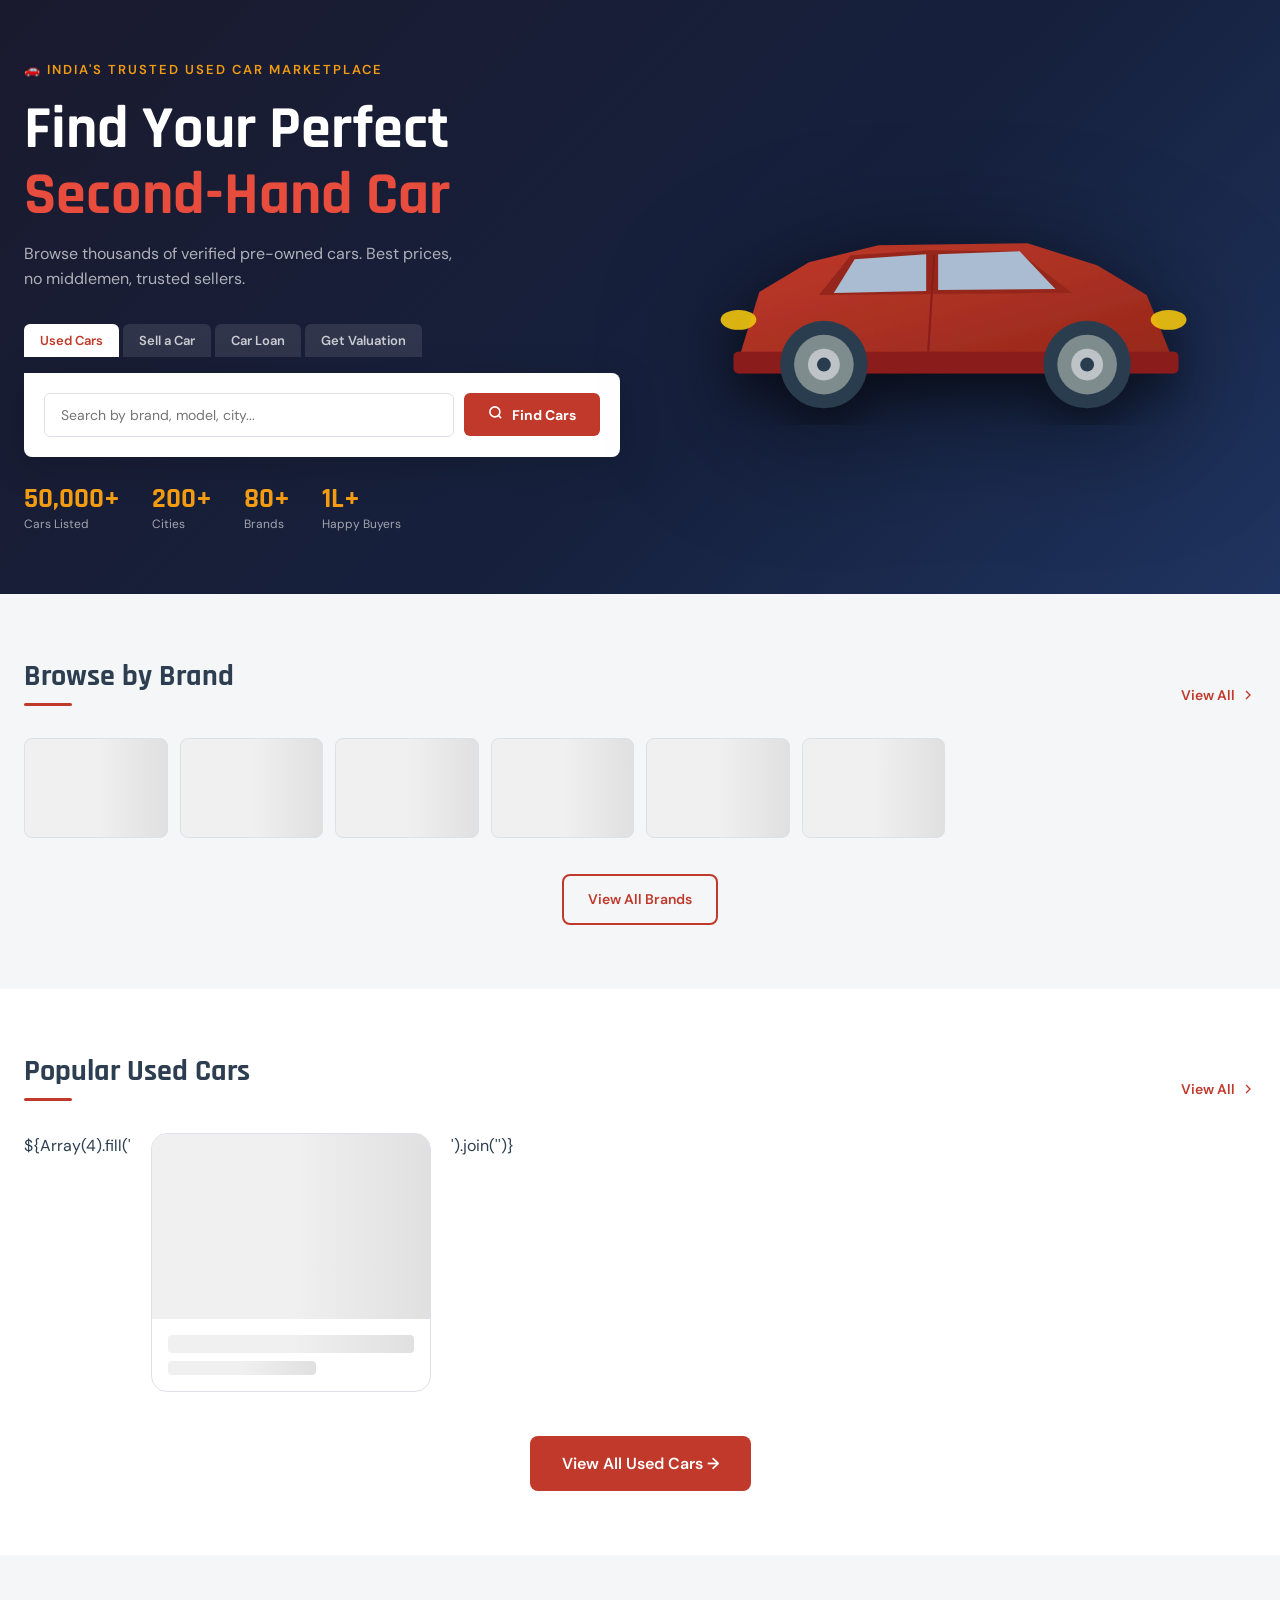
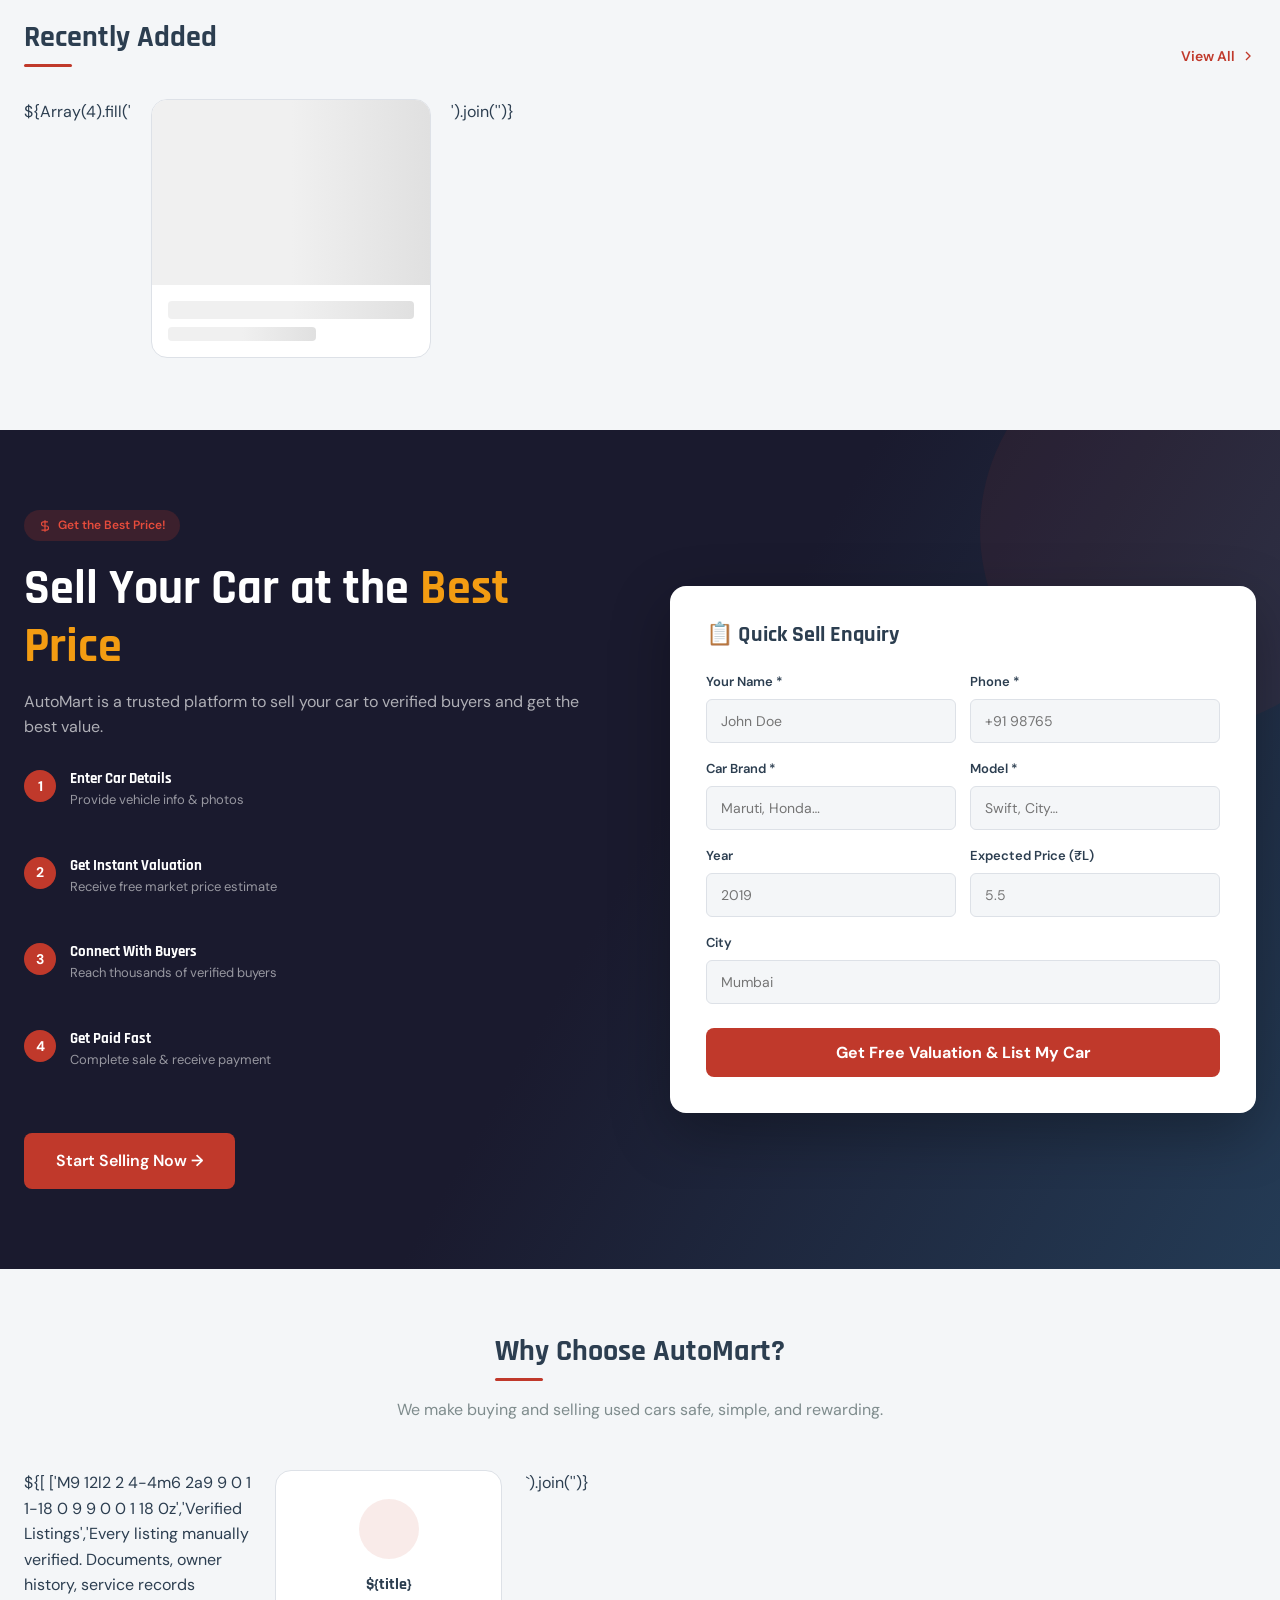
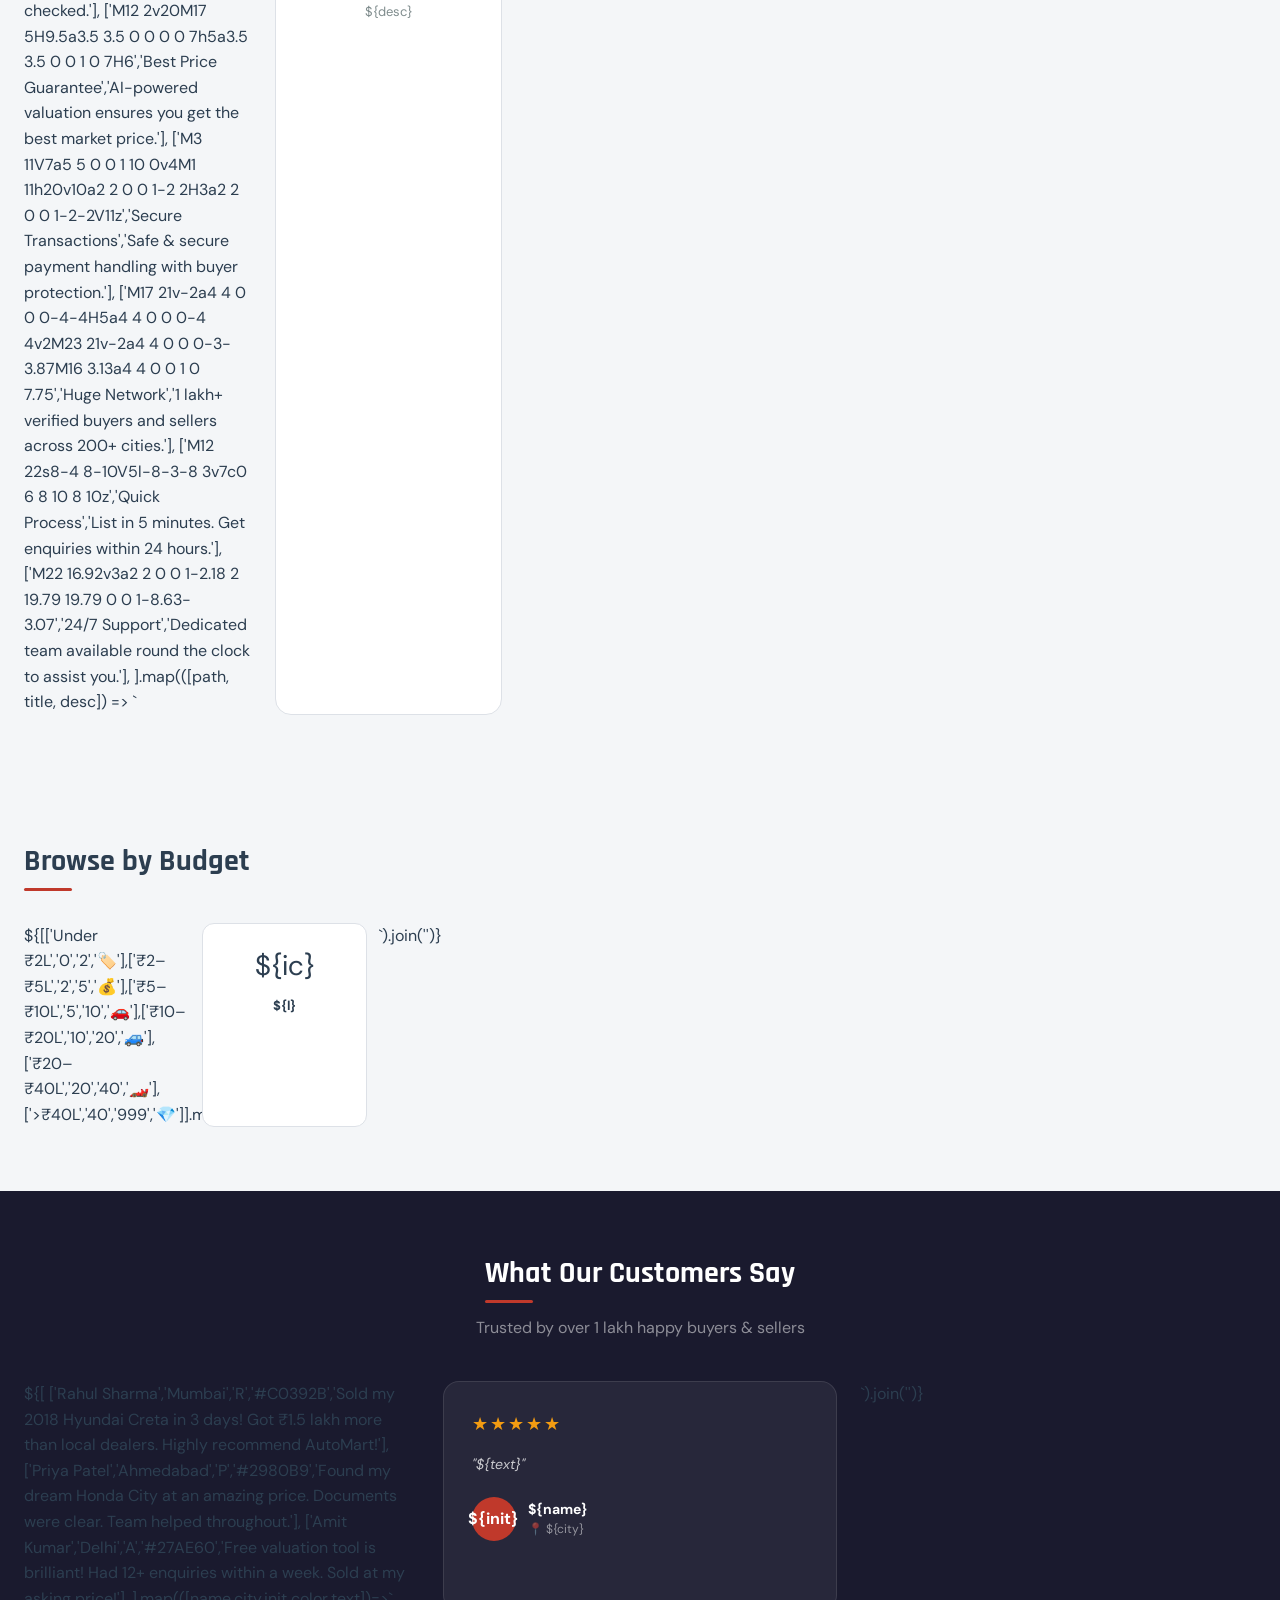
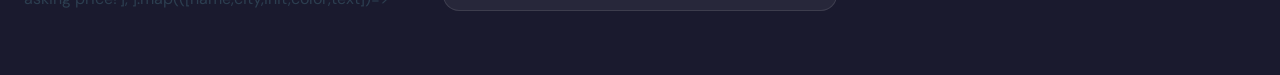
==== index.html @ fb3b4541 "Add files via upload" ====
<!DOCTYPE html>
<html lang="en">
<head>
  <meta charset="UTF-8">
  <meta name="viewport" content="width=device-width, initial-scale=1.0">
  <title>AutoMart — Find Your Perfect Second-Hand Car</title>
  <meta name="description" content="Browse thousands of verified used cars. Best prices, no middlemen, trusted sellers. Buy and sell second-hand cars across India.">
  <meta name="keywords" content="used cars, second hand cars, buy car, sell car, pre-owned cars, India">
  <meta property="og:title" content="AutoMart — Used Cars India">
  <meta property="og:description" content="Find your perfect second-hand car. Verified listings, best prices.">
  <meta property="og:type" content="website">
  <meta property="og:image" content="assets/images/og-image.jpg">
  <link rel="canonical" href="https://yourdomain.github.io/automart/">
  <link rel="preconnect" href="https://fonts.googleapis.com">
  <link rel="preconnect" href="https://fonts.gstatic.com" crossorigin>
  <link href="https://fonts.googleapis.com/css2?family=Rajdhani:wght@400;500;600;700&family=DM+Sans:wght@300;400;500;600;700&display=swap" rel="stylesheet">
  <link rel="stylesheet" href="assets/css/style.css">
  <link rel="stylesheet" href="assets/css/gallery.css">
</head>
<body>

<!-- Header injected by JS -->
<div id="site-header"></div>

<!-- ═══════════════════════════════════════════
     HERO SECTION
═══════════════════════════════════════════ -->
<section class="hero-section" id="hero">
  <div class="container">
    <div class="hero-inner">
      <div class="hero-content">
        <p class="tagline">🚗 India's Trusted Used Car Marketplace</p>
        <h1 class="hero-title">
          Find Your Perfect<br>
          <span class="accent">Second-Hand Car</span>
        </h1>
        <p class="hero-subtitle">Browse thousands of verified pre-owned cars. Best prices, no middlemen, trusted sellers.</p>

        <!-- Search Tabs -->
        <div class="search-tabs">
          <button class="search-tab active" data-tab="used">Used Cars</button>
          <button class="search-tab" data-tab="sell">Sell a Car</button>
          <button class="search-tab" data-tab="loan">Car Loan</button>
          <button class="search-tab" data-tab="value">Get Valuation</button>
        </div>

        <!-- Used Cars Search -->
        <div id="tab-used" class="tab-content">
          <div class="hero-search-box">
            <input type="search" id="heroSearch" placeholder="Search by brand, model, city...">
            <button class="btn-find-cars" onclick="heroSearchGo()">
              <svg width="15" height="15" viewBox="0 0 24 24" fill="none" stroke="currentColor" stroke-width="2.5" style="margin-right:6px"><circle cx="11" cy="11" r="8"/><line x1="21" y1="21" x2="16.65" y2="16.65"/></svg>
              Find Cars
            </button>
          </div>
        </div>

        <!-- Sell CTA -->
        <div id="tab-sell" class="tab-content" style="display:none">
          <div class="hero-search-box">
            <input type="text" placeholder="Enter registration number for instant valuation">
            <button class="btn-find-cars" onclick="window.location.href='pages/sell.html'">Get Price</button>
          </div>
        </div>

        <!-- Loan CTA -->
        <div id="tab-loan" class="tab-content" style="display:none">
          <div class="hero-search-box">
            <input type="number" id="loanHeroAmt" placeholder="Car value in ₹ Lakhs">
            <button class="btn-find-cars" onclick="window.location.href='pages/loan.html'">Calculate EMI</button>
          </div>
        </div>

        <!-- Valuation CTA -->
        <div id="tab-value" class="tab-content" style="display:none">
          <div class="hero-search-box">
            <input type="text" placeholder="Enter registration number for free valuation">
            <button class="btn-find-cars" onclick="window.location.href='pages/valuation.html'">Check Value</button>
          </div>
        </div>

        <!-- Stats -->
        <div class="hero-stats">
          <div class="stat-item"><div class="stat-num" id="statCars">50,000+</div><div class="stat-label">Cars Listed</div></div>
          <div class="stat-item"><div class="stat-num">200+</div><div class="stat-label">Cities</div></div>
          <div class="stat-item"><div class="stat-num">80+</div><div class="stat-label">Brands</div></div>
          <div class="stat-item"><div class="stat-num">1L+</div><div class="stat-label">Happy Buyers</div></div>
        </div>
      </div>

      <div class="hero-image-wrap">
        <img src="assets/images/hero-car.svg" alt="Find Your Dream Car" class="hero-car-image" onerror="this.style.display='none'">
      </div>
    </div>
  </div>
</section>

<!-- ═══════════════════════════════════════════
     BRANDS SECTION
═══════════════════════════════════════════ -->
<section class="brands-section section-padding">
  <div class="container">
    <div class="section-header">
      <h2 class="section-title">Browse by Brand</h2>
      <a href="pages/cars.html" class="view-all-link">View All <svg width="16" height="16" viewBox="0 0 24 24" fill="none" stroke="currentColor" stroke-width="2"><polyline points="9 18 15 12 9 6"/></svg></a>
    </div>
    <div class="brands-grid" id="brandsGrid">
      <!-- Injected by JS -->
      <div class="brand-card skeleton" style="height:100px"></div>
      <div class="brand-card skeleton" style="height:100px"></div>
      <div class="brand-card skeleton" style="height:100px"></div>
      <div class="brand-card skeleton" style="height:100px"></div>
      <div class="brand-card skeleton" style="height:100px"></div>
      <div class="brand-card skeleton" style="height:100px"></div>
    </div>
    <div class="view-more-wrap">
      <a href="pages/cars.html" class="btn btn-outline">View All Brands</a>
    </div>
  </div>
</section>

<!-- ═══════════════════════════════════════════
     FEATURED CARS
═══════════════════════════════════════════ -->
<section class="popular-section section-padding">
  <div class="container">
    <div class="section-header">
      <h2 class="section-title">Popular Used Cars</h2>
      <a href="pages/cars.html" class="view-all-link">View All <svg width="16" height="16" viewBox="0 0 24 24" fill="none" stroke="currentColor" stroke-width="2"><polyline points="9 18 15 12 9 6"/></svg></a>
    </div>
    <div class="cars-row" id="featuredCarsRow">
      <!-- Skeleton loaders -->
      ${Array(4).fill('<div class="car-card" style="flex:0 0 280px"><div class="car-card-image skeleton" style="height:185px"></div><div class="car-card-body"><div class="skeleton" style="height:18px;margin-bottom:8px;border-radius:4px"></div><div class="skeleton" style="height:14px;width:60%;border-radius:4px"></div></div></div>').join('')}
    </div>
    <div class="view-more-wrap">
      <a href="pages/cars.html" class="btn btn-primary btn-lg">View All Used Cars →</a>
    </div>
  </div>
</section>

<!-- ═══════════════════════════════════════════
     RECENTLY ADDED
═══════════════════════════════════════════ -->
<section class="section-padding" style="background:var(--color-light)">
  <div class="container">
    <div class="section-header">
      <h2 class="section-title">Recently Added</h2>
      <a href="pages/cars.html" class="view-all-link">View All <svg width="16" height="16" viewBox="0 0 24 24" fill="none" stroke="currentColor" stroke-width="2"><polyline points="9 18 15 12 9 6"/></svg></a>
    </div>
    <div class="cars-row" id="recentCarsRow">
      ${Array(4).fill('<div class="car-card" style="flex:0 0 280px"><div class="car-card-image skeleton" style="height:185px"></div><div class="car-card-body"><div class="skeleton" style="height:18px;margin-bottom:8px;border-radius:4px"></div><div class="skeleton" style="height:14px;width:60%;border-radius:4px"></div></div></div>').join('')}
    </div>
  </div>
</section>

<!-- ═══════════════════════════════════════════
     SELL YOUR CAR
═══════════════════════════════════════════ -->
<section class="sell-car-section" id="sell-car">
  <div class="container">
    <div class="sell-car-inner">
      <div class="sell-car-content">
        <div class="badge"><svg width="14" height="14" viewBox="0 0 24 24" fill="none" stroke="currentColor" stroke-width="2"><path d="M12 2v20M17 5H9.5a3.5 3.5 0 0 0 0 7h5a3.5 3.5 0 0 1 0 7H6"/></svg> Get the Best Price!</div>
        <h2>Sell Your Car at the <span>Best Price</span></h2>
        <p>AutoMart is a trusted platform to sell your car to verified buyers and get the best value.</p>
        <div class="sell-steps">
          <div class="sell-step"><div class="step-num">1</div><div class="step-text"><h4>Enter Car Details</h4><p>Provide vehicle info & photos</p></div></div>
          <div class="sell-step"><div class="step-num">2</div><div class="step-text"><h4>Get Instant Valuation</h4><p>Receive free market price estimate</p></div></div>
          <div class="sell-step"><div class="step-num">3</div><div class="step-text"><h4>Connect With Buyers</h4><p>Reach thousands of verified buyers</p></div></div>
          <div class="sell-step"><div class="step-num">4</div><div class="step-text"><h4>Get Paid Fast</h4><p>Complete sale & receive payment</p></div></div>
        </div>
        <a href="pages/sell.html" class="btn btn-primary btn-lg">Start Selling Now →</a>
      </div>

      <div class="sell-car-form-box">
        <h3>📋 Quick Sell Enquiry</h3>
        <div id="sellMsg" style="display:none;padding:12px;border-radius:8px;font-weight:600;margin-bottom:16px"></div>
        <form id="quickSellForm">
          <div class="form-row">
            <div class="form-group"><label>Your Name *</label><input type="text" name="name" required placeholder="John Doe"></div>
            <div class="form-group"><label>Phone *</label><input type="tel" name="phone" required placeholder="+91 98765"></div>
          </div>
          <div class="form-row">
            <div class="form-group"><label>Car Brand *</label><input type="text" name="brand" required placeholder="Maruti, Honda…"></div>
            <div class="form-group"><label>Model *</label><input type="text" name="model" required placeholder="Swift, City…"></div>
          </div>
          <div class="form-row">
            <div class="form-group"><label>Year</label><input type="number" name="year" placeholder="2019" min="2000" max="2025"></div>
            <div class="form-group"><label>Expected Price (₹L)</label><input type="text" name="price" placeholder="5.5"></div>
          </div>
          <div class="form-group"><label>City</label><input type="text" name="city" placeholder="Mumbai"></div>
          <button type="submit" class="btn-submit-sell" id="quickSellBtn">Get Free Valuation & List My Car</button>
        </form>
      </div>
    </div>
  </div>
</section>

<!-- ═══════════════════════════════════════════
     WHY CHOOSE US
═══════════════════════════════════════════ -->
<section class="features-section section-padding">
  <div class="container">
    <div style="text-align:center;margin-bottom:48px">
      <h2 class="section-title" style="display:inline-block">Why Choose AutoMart?</h2>
      <p style="color:var(--color-gray);margin-top:16px;max-width:540px;margin-left:auto;margin-right:auto">We make buying and selling used cars safe, simple, and rewarding.</p>
    </div>
    <div class="features-grid">
      ${[
        ['M9 12l2 2 4-4m6 2a9 9 0 1 1-18 0 9 9 0 0 1 18 0z','Verified Listings','Every listing manually verified. Documents, owner history, service records checked.'],
        ['M12 2v20M17 5H9.5a3.5 3.5 0 0 0 0 7h5a3.5 3.5 0 0 1 0 7H6','Best Price Guarantee','AI-powered valuation ensures you get the best market price.'],
        ['M3 11V7a5 5 0 0 1 10 0v4M1 11h20v10a2 2 0 0 1-2 2H3a2 2 0 0 1-2-2V11z','Secure Transactions','Safe & secure payment handling with buyer protection.'],
        ['M17 21v-2a4 4 0 0 0-4-4H5a4 4 0 0 0-4 4v2M23 21v-2a4 4 0 0 0-3-3.87M16 3.13a4 4 0 0 1 0 7.75','Huge Network','1 lakh+ verified buyers and sellers across 200+ cities.'],
        ['M12 22s8-4 8-10V5l-8-3-8 3v7c0 6 8 10 8 10z','Quick Process','List in 5 minutes. Get enquiries within 24 hours.'],
        ['M22 16.92v3a2 2 0 0 1-2.18 2 19.79 19.79 0 0 1-8.63-3.07','24/7 Support','Dedicated team available round the clock to assist you.'],
      ].map(([path, title, desc]) => `
        <div class="feature-card">
          <div class="feature-icon"><svg viewBox="0 0 24 24" fill="none" stroke="currentColor" stroke-width="2"><path d="${path}"/></svg></div>
          <h3>${title}</h3>
          <p>${desc}</p>
        </div>`).join('')}
    </div>
  </div>
</section>

<!-- ═══════════════════════════════════════════
     BROWSE BY BUDGET
═══════════════════════════════════════════ -->
<section class="section-padding" style="background:var(--color-light)">
  <div class="container">
    <h2 class="section-title" style="margin-bottom:32px">Browse by Budget</h2>
    <div style="display:grid;grid-template-columns:repeat(auto-fill,minmax(160px,1fr));gap:12px">
      ${[['Under ₹2L','0','2','🏷️'],['₹2–₹5L','2','5','💰'],['₹5–₹10L','5','10','🚗'],['₹10–₹20L','10','20','🚙'],['₹20–₹40L','20','40','🏎️'],['>₹40L','40','999','💎']].map(([l,mn,mx,ic])=>`
        <a href="pages/cars.html?minPrice=${mn}&maxPrice=${mx}" class="budget-card" style="display:flex;flex-direction:column;align-items:center;gap:8px;padding:20px 12px;background:white;border:1px solid var(--color-border);border-radius:12px;text-decoration:none;color:var(--color-charcoal);transition:all .25s" onmouseover="this.style.borderColor='var(--color-primary)';this.style.transform='translateY(-3px)'" onmouseout="this.style.borderColor='var(--color-border)';this.style.transform=''">
          <span style="font-size:28px">${ic}</span>
          <span style="font-weight:700;font-size:13px;text-align:center">${l}</span>
        </a>`).join('')}
    </div>
  </div>
</section>

<!-- ═══════════════════════════════════════════
     TESTIMONIALS
═══════════════════════════════════════════ -->
<section class="testimonials-section">
  <div class="container">
    <div style="text-align:center;margin-bottom:8px">
      <h2 class="section-title" style="display:inline-block;color:white">What Our Customers Say</h2>
      <p style="color:rgba(255,255,255,.5);margin-top:12px">Trusted by over 1 lakh happy buyers &amp; sellers</p>
    </div>
    <div class="testimonials-grid">
      ${[
        ['Rahul Sharma','Mumbai','R','#C0392B','Sold my 2018 Hyundai Creta in 3 days! Got ₹1.5 lakh more than local dealers. Highly recommend AutoMart!'],
        ['Priya Patel','Ahmedabad','P','#2980B9','Found my dream Honda City at an amazing price. Documents were clear. Team helped throughout.'],
        ['Amit Kumar','Delhi','A','#27AE60','Free valuation tool is brilliant! Had 12+ enquiries within a week. Sold at my asking price!'],
      ].map(([name,city,init,color,text])=>`
        <div class="testimonial-card">
          <div class="testimonial-stars">★★★★★</div>
          <p class="testimonial-text">"${text}"</p>
          <div class="testimonial-author">
            <div class="author-avatar" style="background:${color};width:44px;height:44px;border-radius:50%;display:flex;align-items:center;justify-content:center;color:white;font-weight:700;font-size:16px;flex-shrink:0">${init}</div>
            <div class="author-info"><div class="author-name">${name}</div><div class="author-city">📍 ${city}</div></div>
          </div>
        </div>`).join('')}
    </div>
  </div>
</section>

<!-- Footer injected by JS -->
<div id="site-footer"></div>

<style>
.skeleton { background:linear-gradient(90deg,#f0f0f0 25%,#e0e0e0 50%,#f0f0f0 75%);background-size:200% 100%;animation:shimmer 1.5s infinite }
@keyframes shimmer { 0%{background-position:200% 0} 100%{background-position:-200% 0} }
</style>

<script type="module">
import { injectHeader, injectFooter, getFeaturedCars, getCars, renderCarCard, initWishlist, initBackToTop, getSampleCars, submitEnquiry, showToast } from './assets/js/app.js';

// Inject shell
injectHeader();
injectFooter();
initWishlist();
initBackToTop();

// Hero tabs
document.querySelectorAll('.search-tab').forEach(btn => {
  btn.addEventListener('click', () => {
    document.querySelectorAll('.search-tab').forEach(b => b.classList.remove('active'));
    document.querySelectorAll('.tab-content').forEach(t => t.style.display = 'none');
    btn.classList.add('active');
    document.getElementById('tab-' + btn.dataset.tab).style.display = 'block';
  });
});

window.heroSearchGo = function() {
  const q = document.getElementById('heroSearch')?.value?.trim();
  if (q) window.location.href = `pages/cars.html?search=${encodeURIComponent(q)}`;
};

document.getElementById('heroSearch')?.addEventListener('keydown', e => { if (e.key === 'Enter') heroSearchGo(); });

// Load brands
async function loadBrands() {
  const brands = ['Maruti Suzuki','Hyundai','Tata Motors','Honda','Toyota','Ford','Volkswagen','Kia','Renault','Mahindra','Nissan','Skoda'];
  const grid = document.getElementById('brandsGrid');
  if (!grid) return;
  grid.innerHTML = brands.map(b => `
    <a href="pages/cars.html?brand=${encodeURIComponent(b)}" class="brand-card">
      <div style="height:48px;display:flex;align-items:center;justify-content:center">
        <svg width="38" height="38" viewBox="0 0 24 24" fill="none" stroke="#C0392B" stroke-width="1.5"><path d="M5 17H3a2 2 0 0 1-2-2V9a2 2 0 0 1 2-2h1l3-4h10l3 4h1a2 2 0 0 1 2 2v6a2 2 0 0 1-2 2h-2"/><circle cx="7.5" cy="17.5" r="2.5"/><circle cx="16.5" cy="17.5" r="2.5"/></svg>
      </div>
      <span>${b}</span>
    </a>`).join('');
}

// Load featured cars
async function loadFeatured() {
  const row = document.getElementById('featuredCarsRow');
  if (!row) return;
  try {
    const cars = await getFeaturedCars(8);
    row.innerHTML = cars.length ? cars.map(renderCarCard).join('') : '<p style="padding:40px;text-align:center;color:var(--color-gray)">No listings yet.</p>';
  } catch(e) {
    const cars = getSampleCars().slice(0,8);
    row.innerHTML = cars.map(renderCarCard).join('');
  }
}

// Load recent cars
async function loadRecent() {
  const row = document.getElementById('recentCarsRow');
  if (!row) return;
  try {
    const cars = await getCars({ sort: 'date' });
    row.innerHTML = cars.slice(0,8).map(renderCarCard).join('') || '<p style="padding:40px;text-align:center;color:var(--color-gray)">No listings yet.</p>';
  } catch(e) {
    const cars = getSampleCars().slice(0,8);
    row.innerHTML = cars.map(renderCarCard).join('');
  }
}

// Quick sell form
document.getElementById('quickSellForm')?.addEventListener('submit', async e => {
  e.preventDefault();
  const btn = document.getElementById('quickSellBtn');
  const msg = document.getElementById('sellMsg');
  btn.textContent = 'Submitting...'; btn.disabled = true;
  const data = Object.fromEntries(new FormData(e.target));
  const ok = await submitEnquiry({ type:'sell', ...data });
  msg.style.display = 'block';
  msg.style.cssText += ok
    ? ';background:#f0fdf4;border:1px solid #bbf7d0;color:#16a34a'
    : ';background:#fef2f2;border:1px solid #fecaca;color:#dc2626';
  msg.textContent = ok ? '✅ Submitted! We'll contact you shortly.' : '❌ Error. Please try again.';
  if (ok) e.target.reset();
  btn.textContent = 'Get Free Valuation & List My Car'; btn.disabled = false;
});

// Init all
loadBrands();
loadFeatured();
loadRecent();
</script>
</body>
</html>
---- assets/css/style.css ----
/*
Theme Name: AutoMart - Used Car Marketplace
Theme URI: https://yourdomain.com
Author: Your Name
Author URI: https://yourdomain.com
Description: A professional second-hand car selling WordPress theme with WooCommerce integration. Features car listings, search filters, sell a car form, brand browsing, and more.
Version: 1.0.0
Requires at least: 6.0
Tested up to: 6.7
Requires PHP: 8.0
License: GPL-2.0-or-later
License URI: https://www.gnu.org/licenses/gpl-2.0.html
Text Domain: automart
Tags: woocommerce, car-dealer, automotive, e-commerce, custom-colors, custom-logo, featured-images, full-width-template, theme-options, two-columns, left-sidebar, right-sidebar, responsive-layout
WC requires at least: 8.0
WC tested up to: 9.0
*/

/* =============================================
   CSS CUSTOM PROPERTIES (Edit colors here!)
   ============================================= */
:root {
  /* Primary Colors */
  --color-primary: #C0392B;          /* Crimson Red - Main Brand Color */
  --color-primary-dark: #96281B;     /* Darker Red */
  --color-primary-light: #E74C3C;    /* Lighter Red */
  
  /* Background Colors */
  --color-dark: #1A1A2E;             /* Deep Navy Dark */
  --color-dark-2: #16213E;           /* Slightly lighter dark */
  --color-charcoal: #2C3E50;         /* Charcoal for headings */
  
  /* Accent */
  --color-accent: #F39C12;           /* Orange Accent */
  --color-accent-light: #F1C40F;     /* Yellow Accent */
  
  /* Neutral */
  --color-white: #FFFFFF;
  --color-light: #F4F6F8;            /* Light background */
  --color-light-2: #EAECF0;          /* Slightly darker light */
  --color-gray: #7F8C8D;             /* Text gray */
  --color-gray-light: #BDC3C7;       /* Light gray */
  --color-border: #DDE1E7;           /* Border color */
  
  /* Typography */
  --font-primary: 'Rajdhani', sans-serif;   /* Headings - sporty, automotive */
  --font-secondary: 'DM Sans', sans-serif;  /* Body text - clean and readable */
  --font-mono: 'JetBrains Mono', monospace; /* Numbers */
  
  /* Sizes */
  --container-max: 1280px;
  --header-height: 70px;
  --border-radius: 8px;
  --border-radius-lg: 16px;
  --shadow-sm: 0 2px 8px rgba(0,0,0,0.08);
  --shadow-md: 0 4px 20px rgba(0,0,0,0.12);
  --shadow-lg: 0 8px 40px rgba(0,0,0,0.16);
  --transition: all 0.25s ease;
}

/* =============================================
   RESET & BASE
   ============================================= */
*, *::before, *::after { box-sizing: border-box; margin: 0; padding: 0; }

html {
  font-size: 16px;
  scroll-behavior: smooth;
}

body {
  font-family: var(--font-secondary);
  color: var(--color-charcoal);
  background-color: var(--color-white);
  line-height: 1.6;
  -webkit-font-smoothing: antialiased;
}

img { max-width: 100%; height: auto; display: block; }
a { color: var(--color-primary); text-decoration: none; transition: var(--transition); }
a:hover { color: var(--color-primary-dark); }

ul, ol { list-style: none; }

h1, h2, h3, h4, h5, h6 {
  font-family: var(--font-primary);
  color: var(--color-charcoal);
  line-height: 1.2;
  font-weight: 700;
}

.container {
  max-width: var(--container-max);
  margin: 0 auto;
  padding: 0 24px;
}

.section-padding { padding: 64px 0; }
.section-padding-sm { padding: 40px 0; }

/* =============================================
   TOP BAR
   ============================================= */
.top-bar {
  background: var(--color-dark);
  color: rgba(255,255,255,0.75);
  font-size: 12px;
  padding: 6px 0;
}

.top-bar .container {
  display: flex;
  justify-content: space-between;
  align-items: center;
}

.top-bar a { color: rgba(255,255,255,0.75); }
.top-bar a:hover { color: var(--color-accent); }

/* =============================================
   HEADER
   ============================================= */
.site-header {
  background: var(--color-white);
  box-shadow: var(--shadow-sm);
  position: sticky;
  top: 0;
  z-index: 1000;
  border-bottom: 3px solid var(--color-primary);
}

.header-main {
  display: flex;
  align-items: center;
  justify-content: space-between;
  height: var(--header-height);
  gap: 16px;
}

.site-logo {
  display: flex;
  align-items: center;
  gap: 10px;
  text-decoration: none;
  flex-shrink: 0;
}

.site-logo img { height: 44px; width: auto; }

.site-logo .logo-text {
  font-family: var(--font-primary);
  font-size: 26px;
  font-weight: 700;
  color: var(--color-dark);
  line-height: 1;
}

.site-logo .logo-text span { color: var(--color-primary); }

/* Vehicle Type Icons Bar */
.vehicle-types {
  display: flex;
  align-items: center;
  gap: 4px;
}

.vehicle-type-btn {
  display: flex;
  flex-direction: column;
  align-items: center;
  gap: 2px;
  padding: 6px 12px;
  border: none;
  background: transparent;
  cursor: pointer;
  border-radius: 6px;
  transition: var(--transition);
  color: var(--color-gray);
  font-size: 10px;
  font-family: var(--font-secondary);
}

.vehicle-type-btn:hover,
.vehicle-type-btn.active {
  background: var(--color-primary);
  color: var(--color-white);
}

.vehicle-type-btn svg { width: 22px; height: 22px; }

/* Header Actions */
.header-actions {
  display: flex;
  align-items: center;
  gap: 12px;
}

.btn-search-header {
  background: none;
  border: none;
  cursor: pointer;
  color: var(--color-charcoal);
  padding: 8px;
  border-radius: 50%;
  transition: var(--transition);
}

.btn-search-header:hover { background: var(--color-light); }

.location-selector {
  display: flex;
  align-items: center;
  gap: 6px;
  padding: 8px 14px;
  border: 1px solid var(--color-border);
  border-radius: 6px;
  cursor: pointer;
  font-size: 14px;
  background: white;
  transition: var(--transition);
}

.location-selector:hover { border-color: var(--color-primary); }
.location-selector svg { width: 16px; height: 16px; color: var(--color-primary); }

.btn-login {
  display: flex;
  align-items: center;
  gap: 6px;
  padding: 8px 18px;
  border: 1px solid var(--color-primary);
  border-radius: 6px;
  color: var(--color-primary);
  font-weight: 600;
  font-size: 14px;
  transition: var(--transition);
}

.btn-login:hover {
  background: var(--color-primary);
  color: white;
}

.btn-sell-header {
  padding: 10px 20px;
  background: var(--color-primary);
  color: white;
  border-radius: 6px;
  font-weight: 700;
  font-size: 14px;
  border: none;
  cursor: pointer;
  transition: var(--transition);
  text-decoration: none;
  display: inline-flex;
  align-items: center;
  gap: 6px;
}

.btn-sell-header:hover {
  background: var(--color-primary-dark);
  color: white;
  transform: translateY(-1px);
}

/* =============================================
   NAVIGATION
   ============================================= */
.site-nav {
  background: var(--color-dark);
  position: relative;
  z-index: 999;
}

.nav-list {
  display: flex;
  align-items: center;
}

.nav-list > li {
  position: relative;
}

.nav-list > li > a {
  display: flex;
  align-items: center;
  gap: 5px;
  padding: 14px 18px;
  color: rgba(255,255,255,0.85);
  font-size: 14px;
  font-weight: 500;
  transition: var(--transition);
  white-space: nowrap;
  border-bottom: 3px solid transparent;
}

.nav-list > li > a:hover,
.nav-list > li.current-menu-item > a {
  color: var(--color-accent);
  border-bottom-color: var(--color-accent);
  background: rgba(255,255,255,0.05);
}

.nav-list > li > a.highlight {
  color: var(--color-primary-light);
  font-weight: 700;
}

/* Dropdown */
.nav-list .dropdown-menu {
  position: absolute;
  top: 100%;
  left: 0;
  background: white;
  min-width: 200px;
  border-radius: 0 0 8px 8px;
  box-shadow: var(--shadow-lg);
  opacity: 0;
  visibility: hidden;
  transform: translateY(-8px);
  transition: var(--transition);
  z-index: 999;
  border-top: 3px solid var(--color-primary);
}

.nav-list li:hover .dropdown-menu {
  opacity: 1;
  visibility: visible;
  transform: translateY(0);
}

.dropdown-menu a {
  display: block;
  padding: 12px 20px;
  color: var(--color-charcoal);
  font-size: 14px;
  border-bottom: 1px solid var(--color-light);
  transition: var(--transition);
}

.dropdown-menu a:hover {
  background: var(--color-light);
  color: var(--color-primary);
  padding-left: 26px;
}

/* Mobile Menu Toggle */
.mobile-menu-toggle {
  display: none;
  background: none;
  border: none;
  cursor: pointer;
  color: white;
  padding: 8px;
}

/* =============================================
   HERO SECTION
   ============================================= */
.hero-section {
  background: linear-gradient(135deg, var(--color-dark) 0%, var(--color-dark-2) 60%, #1f3460 100%);
  min-height: 520px;
  display: flex;
  align-items: center;
  position: relative;
  overflow: hidden;
}

.hero-section::before {
  content: '';
  position: absolute;
  inset: 0;
  background: url('assets/images/hero-pattern.svg') repeat;
  opacity: 0.04;
}

.hero-inner {
  display: grid;
  grid-template-columns: 1fr 1fr;
  gap: 40px;
  align-items: center;
  padding: 60px 0;
  position: relative;
  z-index: 1;
}

.hero-content .tagline {
  font-size: 13px;
  font-weight: 600;
  color: var(--color-accent);
  text-transform: uppercase;
  letter-spacing: 2px;
  margin-bottom: 16px;
}

.hero-title {
  font-size: clamp(38px, 5vw, 60px);
  color: white;
  line-height: 1.1;
  margin-bottom: 12px;
}

.hero-title .accent { color: var(--color-primary-light); }

.hero-subtitle {
  color: rgba(255,255,255,0.65);
  font-size: 16px;
  margin-bottom: 32px;
  max-width: 440px;
}

/* Search Tabs */
.search-tabs {
  display: flex;
  gap: 4px;
  margin-bottom: 16px;
  flex-wrap: wrap;
}

.search-tab {
  padding: 8px 16px;
  border: none;
  border-radius: 6px 6px 0 0;
  cursor: pointer;
  font-size: 13px;
  font-weight: 600;
  font-family: var(--font-secondary);
  background: rgba(255,255,255,0.1);
  color: rgba(255,255,255,0.75);
  transition: var(--transition);
  position: relative;
}

.search-tab.active,
.search-tab:hover {
  background: var(--color-white);
  color: var(--color-primary);
}

.search-tab .badge-new {
  position: absolute;
  top: -8px;
  right: -4px;
  background: var(--color-accent);
  color: white;
  font-size: 9px;
  padding: 1px 5px;
  border-radius: 10px;
  font-weight: 700;
}

/* Search Box */
.hero-search-box {
  background: white;
  border-radius: 0 8px 8px 8px;
  padding: 20px;
  display: flex;
  gap: 10px;
  align-items: center;
  box-shadow: var(--shadow-lg);
}

.hero-search-box input {
  flex: 1;
  border: 1px solid var(--color-border);
  border-radius: 6px;
  padding: 12px 16px;
  font-size: 14px;
  font-family: var(--font-secondary);
  outline: none;
  transition: var(--transition);
}

.hero-search-box input:focus {
  border-color: var(--color-primary);
  box-shadow: 0 0 0 3px rgba(192,57,43,0.12);
}

.btn-find-cars {
  padding: 12px 24px;
  background: var(--color-primary);
  color: white;
  border: none;
  border-radius: 6px;
  font-weight: 700;
  font-size: 14px;
  cursor: pointer;
  transition: var(--transition);
  white-space: nowrap;
  font-family: var(--font-secondary);
}

.btn-find-cars:hover {
  background: var(--color-primary-dark);
  transform: translateY(-1px);
}

/* Hero Image */
.hero-image-wrap {
  position: relative;
  display: flex;
  justify-content: center;
  align-items: flex-end;
}

.hero-car-image {
  max-height: 360px;
  filter: drop-shadow(0 20px 60px rgba(0,0,0,0.5));
  animation: floatCar 4s ease-in-out infinite;
}

@keyframes floatCar {
  0%, 100% { transform: translateY(0); }
  50% { transform: translateY(-12px); }
}

.hero-stats {
  display: flex;
  gap: 32px;
  margin-top: 28px;
}

.stat-item .stat-num {
  font-family: var(--font-primary);
  font-size: 28px;
  font-weight: 700;
  color: var(--color-accent);
  line-height: 1;
}

.stat-item .stat-label {
  font-size: 12px;
  color: rgba(255,255,255,0.6);
  margin-top: 2px;
}

/* =============================================
   SECTION HEADERS
   ============================================= */
.section-header {
  display: flex;
  justify-content: space-between;
  align-items: flex-end;
  margin-bottom: 32px;
}

.section-title {
  font-size: clamp(22px, 3vw, 30px);
  color: var(--color-charcoal);
  position: relative;
  padding-bottom: 12px;
}

.section-title::after {
  content: '';
  position: absolute;
  bottom: 0;
  left: 0;
  width: 48px;
  height: 3px;
  background: var(--color-primary);
  border-radius: 2px;
}

.view-all-link {
  display: flex;
  align-items: center;
  gap: 5px;
  color: var(--color-primary);
  font-weight: 600;
  font-size: 14px;
  white-space: nowrap;
}

.view-all-link:hover { color: var(--color-primary-dark); }

/* =============================================
   BRAND LOGOS SECTION
   ============================================= */
.brands-section { background: var(--color-light); }

.brands-grid {
  display: grid;
  grid-template-columns: repeat(auto-fill, minmax(130px, 1fr));
  gap: 12px;
}

.brand-card {
  background: white;
  border: 1px solid var(--color-border);
  border-radius: var(--border-radius);
  padding: 20px 16px;
  display: flex;
  flex-direction: column;
  align-items: center;
  gap: 10px;
  cursor: pointer;
  transition: var(--transition);
  text-decoration: none;
}

.brand-card:hover {
  border-color: var(--color-primary);
  box-shadow: var(--shadow-md);
  transform: translateY(-2px);
}

.brand-card img {
  height: 48px;
  width: auto;
  object-fit: contain;
  filter: grayscale(30%);
  transition: var(--transition);
}

.brand-card:hover img { filter: grayscale(0); }

.brand-card span {
  font-size: 12px;
  font-weight: 600;
  color: var(--color-charcoal);
  text-align: center;
}

/* =============================================
   CAR CARDS
   ============================================= */
.cars-carousel {
  position: relative;
}

.cars-grid {
  display: grid;
  grid-template-columns: repeat(auto-fill, minmax(260px, 1fr));
  gap: 20px;
}

.cars-row {
  display: flex;
  gap: 20px;
  overflow-x: auto;
  padding-bottom: 8px;
  scroll-snap-type: x mandatory;
  -webkit-overflow-scrolling: touch;
}

.cars-row::-webkit-scrollbar { height: 4px; }
.cars-row::-webkit-scrollbar-track { background: var(--color-light); }
.cars-row::-webkit-scrollbar-thumb { background: var(--color-primary); border-radius: 2px; }

.car-card {
  background: white;
  border: 1px solid var(--color-border);
  border-radius: var(--border-radius-lg);
  overflow: hidden;
  transition: var(--transition);
  flex: 0 0 280px;
  scroll-snap-align: start;
}

.car-card:hover {
  box-shadow: var(--shadow-lg);
  transform: translateY(-4px);
  border-color: var(--color-primary-light);
}

.car-card-image {
  position: relative;
  height: 185px;
  overflow: hidden;
  background: var(--color-light);
}

.car-card-image img {
  width: 100%;
  height: 100%;
  object-fit: cover;
  transition: transform 0.4s ease;
}

.car-card:hover .car-card-image img { transform: scale(1.06); }

.car-card-actions {
  position: absolute;
  top: 10px;
  right: 10px;
  display: flex;
  gap: 6px;
}

.car-action-btn {
  width: 32px;
  height: 32px;
  background: rgba(255,255,255,0.92);
  border: none;
  border-radius: 50%;
  cursor: pointer;
  display: flex;
  align-items: center;
  justify-content: center;
  transition: var(--transition);
  backdrop-filter: blur(4px);
}

.car-action-btn:hover { background: var(--color-primary); color: white; }
.car-action-btn svg { width: 14px; height: 14px; }

.car-badge {
  position: absolute;
  bottom: 10px;
  left: 10px;
  background: var(--color-primary);
  color: white;
  font-size: 11px;
  font-weight: 700;
  padding: 3px 10px;
  border-radius: 20px;
}

.car-badge.green { background: #27AE60; }
.car-badge.blue { background: #2980B9; }

.photo-count {
  position: absolute;
  bottom: 10px;
  right: 10px;
  background: rgba(0,0,0,0.6);
  color: white;
  font-size: 11px;
  padding: 2px 8px;
  border-radius: 4px;
  display: flex;
  align-items: center;
  gap: 3px;
}

.car-card-body { padding: 16px; }

.car-name {
  font-family: var(--font-primary);
  font-size: 17px;
  font-weight: 700;
  color: var(--color-charcoal);
  margin-bottom: 4px;
  line-height: 1.3;
}

.car-name a { color: inherit; }
.car-name a:hover { color: var(--color-primary); }

.car-location {
  display: flex;
  align-items: center;
  gap: 4px;
  font-size: 12px;
  color: var(--color-gray);
  margin-bottom: 10px;
}

.car-location svg { width: 12px; height: 12px; color: var(--color-primary); }

/* Car Specs Row */
.car-specs {
  display: flex;
  gap: 6px;
  flex-wrap: wrap;
  margin-bottom: 12px;
  padding-bottom: 12px;
  border-bottom: 1px solid var(--color-light);
}

.spec-item {
  display: flex;
  flex-direction: column;
  align-items: center;
  gap: 3px;
  font-size: 11px;
  color: var(--color-gray);
  min-width: 52px;
}

.spec-item svg { width: 16px; height: 16px; color: var(--color-gray); }
.spec-item .spec-val { font-weight: 600; color: var(--color-charcoal); }

/* Price Row */
.car-price-row {
  display: flex;
  justify-content: space-between;
  align-items: center;
}

.car-price {
  font-family: var(--font-primary);
  font-size: 22px;
  font-weight: 700;
  color: var(--color-primary);
}

.car-price .currency { font-size: 16px; }
.car-price .price-note { font-size: 11px; color: var(--color-gray); font-weight: 400; }

.car-emi {
  font-size: 11px;
  color: var(--color-gray);
  text-align: right;
}

.car-emi .emi-val { font-weight: 700; color: var(--color-charcoal); }

.btn-contact {
  display: block;
  width: 100%;
  padding: 10px;
  background: var(--color-primary);
  color: white;
  border: none;
  border-radius: 6px;
  font-weight: 700;
  font-size: 14px;
  cursor: pointer;
  margin-top: 12px;
  text-align: center;
  transition: var(--transition);
  font-family: var(--font-secondary);
}

.btn-contact:hover {
  background: var(--color-primary-dark);
  color: white;
  transform: translateY(-1px);
}

/* New Car Card (without Contact button) */
.car-card.new-car .car-card-body { padding-bottom: 12px; }

.emi-info {
  font-size: 11px;
  color: var(--color-gray);
  padding-top: 8px;
  border-top: 1px solid var(--color-light);
}

.emi-info .emi-amount { color: var(--color-primary); font-weight: 700; }

/* =============================================
   POPULAR CARS SECTION
   ============================================= */
.popular-section { background: var(--color-white); }

/* =============================================
   SELL YOUR CAR SECTION
   ============================================= */
.sell-car-section {
  background: linear-gradient(120deg, var(--color-dark) 50%, #243b55 100%);
  padding: 80px 0;
  position: relative;
  overflow: hidden;
}

.sell-car-section::before {
  content: '';
  position: absolute;
  top: -100px;
  right: -100px;
  width: 400px;
  height: 400px;
  background: var(--color-primary);
  opacity: 0.08;
  border-radius: 50%;
}

.sell-car-inner {
  display: grid;
  grid-template-columns: 1fr 1fr;
  gap: 60px;
  align-items: center;
  position: relative;
}

.sell-car-content .badge {
  display: inline-flex;
  align-items: center;
  gap: 6px;
  background: rgba(192,57,43,0.2);
  color: var(--color-primary-light);
  padding: 6px 14px;
  border-radius: 20px;
  font-size: 12px;
  font-weight: 600;
  margin-bottom: 20px;
}

.sell-car-content h2 {
  font-size: clamp(32px, 4vw, 48px);
  color: white;
  margin-bottom: 12px;
}

.sell-car-content h2 span { color: var(--color-accent); }

.sell-car-content p {
  color: rgba(255,255,255,0.65);
  font-size: 16px;
  margin-bottom: 30px;
}

.sell-steps {
  display: flex;
  flex-direction: column;
  gap: 16px;
  margin-bottom: 32px;
}

.sell-step {
  display: flex;
  align-items: flex-start;
  gap: 14px;
  color: rgba(255,255,255,0.85);
}

.step-num {
  width: 32px;
  height: 32px;
  background: var(--color-primary);
  color: white;
  border-radius: 50%;
  display: flex;
  align-items: center;
  justify-content: center;
  font-weight: 700;
  font-size: 14px;
  flex-shrink: 0;
}

.step-text h4 { color: white; font-size: 15px; margin-bottom: 2px; }
.step-text p { color: rgba(255,255,255,0.55); font-size: 13px; }

/* Sell Form */
.sell-car-form-box {
  background: white;
  border-radius: var(--border-radius-lg);
  padding: 36px;
  box-shadow: 0 20px 60px rgba(0,0,0,0.3);
}

.sell-car-form-box h3 {
  font-size: 22px;
  margin-bottom: 24px;
  color: var(--color-charcoal);
}

.form-group {
  margin-bottom: 16px;
}

.form-group label {
  display: block;
  font-size: 13px;
  font-weight: 600;
  color: var(--color-charcoal);
  margin-bottom: 6px;
}

.form-group input,
.form-group select,
.form-group textarea {
  width: 100%;
  padding: 12px 14px;
  border: 1px solid var(--color-border);
  border-radius: 6px;
  font-size: 14px;
  font-family: var(--font-secondary);
  outline: none;
  transition: var(--transition);
  background: var(--color-light);
  color: var(--color-charcoal);
}

.form-group input:focus,
.form-group select:focus,
.form-group textarea:focus {
  border-color: var(--color-primary);
  background: white;
  box-shadow: 0 0 0 3px rgba(192,57,43,0.08);
}

.form-row { display: grid; grid-template-columns: 1fr 1fr; gap: 14px; }

.btn-submit-sell {
  width: 100%;
  padding: 14px;
  background: var(--color-primary);
  color: white;
  border: none;
  border-radius: 8px;
  font-size: 16px;
  font-weight: 700;
  cursor: pointer;
  transition: var(--transition);
  font-family: var(--font-secondary);
  margin-top: 8px;
}

.btn-submit-sell:hover {
  background: var(--color-primary-dark);
  transform: translateY(-1px);
  box-shadow: 0 8px 20px rgba(192,57,43,0.35);
}

/* =============================================
   WHY CHOOSE US / FEATURES SECTION
   ============================================= */
.features-section { background: var(--color-light); }

.features-grid {
  display: grid;
  grid-template-columns: repeat(auto-fill, minmax(220px, 1fr));
  gap: 24px;
}

.feature-card {
  background: white;
  border-radius: var(--border-radius-lg);
  padding: 28px 24px;
  text-align: center;
  border: 1px solid var(--color-border);
  transition: var(--transition);
}

.feature-card:hover {
  border-color: var(--color-primary);
  box-shadow: var(--shadow-md);
  transform: translateY(-4px);
}

.feature-icon {
  width: 60px;
  height: 60px;
  background: rgba(192,57,43,0.1);
  border-radius: 50%;
  display: flex;
  align-items: center;
  justify-content: center;
  margin: 0 auto 16px;
  transition: var(--transition);
}

.feature-card:hover .feature-icon {
  background: var(--color-primary);
  color: white;
}

.feature-icon svg { width: 28px; height: 28px; color: var(--color-primary); transition: var(--transition); }
.feature-card:hover .feature-icon svg { color: white; }

.feature-card h3 { font-size: 16px; margin-bottom: 8px; }
.feature-card p { font-size: 13px; color: var(--color-gray); line-height: 1.6; }

/* =============================================
   QUICK LINKS GRID (Footer Icons)
   ============================================= */
.quick-links-section { background: white; }

.quick-links-grid {
  display: grid;
  grid-template-columns: repeat(5, 1fr);
  gap: 1px;
  background: var(--color-border);
  border: 1px solid var(--color-border);
  border-radius: var(--border-radius);
  overflow: hidden;
}

.quick-link-item {
  background: white;
  display: flex;
  flex-direction: column;
  align-items: center;
  gap: 10px;
  padding: 24px 16px;
  text-decoration: none;
  transition: var(--transition);
  color: var(--color-charcoal);
  text-align: center;
}

.quick-link-item:hover {
  background: var(--color-light);
  color: var(--color-primary);
}

.quick-link-item svg { width: 36px; height: 36px; color: var(--color-primary); }
.quick-link-item span { font-size: 13px; font-weight: 600; }

/* =============================================
   TESTIMONIALS
   ============================================= */
.testimonials-section { background: var(--color-dark); padding: 64px 0; }

.testimonials-section .section-title { color: white; }
.testimonials-section .section-title::after { background: var(--color-primary); }

.testimonials-grid {
  display: grid;
  grid-template-columns: repeat(auto-fill, minmax(300px, 1fr));
  gap: 24px;
  margin-top: 40px;
}

.testimonial-card {
  background: rgba(255,255,255,0.06);
  border: 1px solid rgba(255,255,255,0.1);
  border-radius: var(--border-radius-lg);
  padding: 28px;
  transition: var(--transition);
}

.testimonial-card:hover {
  background: rgba(255,255,255,0.1);
  transform: translateY(-3px);
}

.testimonial-stars { color: var(--color-accent); font-size: 18px; margin-bottom: 14px; letter-spacing: 2px; }

.testimonial-text {
  color: rgba(255,255,255,0.75);
  font-size: 14px;
  line-height: 1.7;
  margin-bottom: 20px;
  font-style: italic;
}

.testimonial-author {
  display: flex;
  align-items: center;
  gap: 12px;
}

.author-avatar {
  width: 44px;
  height: 44px;
  border-radius: 50%;
  object-fit: cover;
  background: var(--color-primary);
  display: flex;
  align-items: center;
  justify-content: center;
  color: white;
  font-weight: 700;
  font-size: 16px;
  flex-shrink: 0;
}

.author-info .author-name { color: white; font-weight: 700; font-size: 14px; }
.author-info .author-city { color: rgba(255,255,255,0.5); font-size: 12px; }

/* =============================================
   FOOTER
   ============================================= */
.site-footer {
  background: var(--color-dark);
  padding: 60px 0 0;
  border-top: 3px solid var(--color-primary);
}

.footer-grid {
  display: grid;
  grid-template-columns: 2fr 1fr 1fr 1fr;
  gap: 48px;
  padding-bottom: 48px;
}

.footer-brand .logo-text {
  font-family: var(--font-primary);
  font-size: 28px;
  color: white;
  margin-bottom: 16px;
  display: block;
}

.footer-brand .logo-text span { color: var(--color-primary-light); }

.footer-brand p {
  color: rgba(255,255,255,0.55);
  font-size: 14px;
  line-height: 1.7;
  margin-bottom: 24px;
}

.social-links {
  display: flex;
  gap: 10px;
}

.social-link {
  width: 38px;
  height: 38px;
  background: rgba(255,255,255,0.08);
  border-radius: 8px;
  display: flex;
  align-items: center;
  justify-content: center;
  color: rgba(255,255,255,0.6);
  transition: var(--transition);
  text-decoration: none;
}

.social-link:hover {
  background: var(--color-primary);
  color: white;
}

.social-link svg { width: 18px; height: 18px; }

.footer-col h4 {
  color: white;
  font-size: 16px;
  font-weight: 700;
  margin-bottom: 20px;
  position: relative;
  padding-bottom: 10px;
}

.footer-col h4::after {
  content: '';
  position: absolute;
  bottom: 0;
  left: 0;
  width: 30px;
  height: 2px;
  background: var(--color-primary);
}

.footer-links { display: flex; flex-direction: column; gap: 10px; }

.footer-links a {
  color: rgba(255,255,255,0.55);
  font-size: 14px;
  transition: var(--transition);
  display: flex;
  align-items: center;
  gap: 6px;
}

.footer-links a::before {
  content: '›';
  color: var(--color-primary);
  font-size: 18px;
  line-height: 1;
}

.footer-links a:hover { color: var(--color-accent); padding-left: 4px; }

/* Footer Tags */
.footer-tags { display: flex; flex-wrap: wrap; gap: 8px; margin-top: 8px; }
.footer-tag {
  background: rgba(255,255,255,0.06);
  color: rgba(255,255,255,0.5);
  padding: 4px 10px;
  border-radius: 4px;
  font-size: 12px;
  text-decoration: none;
  transition: var(--transition);
  border: 1px solid rgba(255,255,255,0.08);
}
.footer-tag:hover { background: var(--color-primary); color: white; border-color: var(--color-primary); }

.footer-bottom {
  background: rgba(0,0,0,0.3);
  padding: 20px 0;
  border-top: 1px solid rgba(255,255,255,0.08);
}

.footer-bottom .container {
  display: flex;
  justify-content: space-between;
  align-items: center;
  gap: 16px;
  flex-wrap: wrap;
}

.footer-bottom p { color: rgba(255,255,255,0.45); font-size: 13px; }

.footer-bottom-links {
  display: flex;
  gap: 20px;
}

.footer-bottom-links a {
  color: rgba(255,255,255,0.45);
  font-size: 13px;
}

.footer-bottom-links a:hover { color: var(--color-accent); }

/* =============================================
   BUTTONS
   ============================================= */
.btn {
  display: inline-flex;
  align-items: center;
  gap: 8px;
  padding: 12px 24px;
  border-radius: var(--border-radius);
  font-weight: 600;
  font-size: 14px;
  cursor: pointer;
  transition: var(--transition);
  border: none;
  text-decoration: none;
  font-family: var(--font-secondary);
}

.btn-primary {
  background: var(--color-primary);
  color: white;
}

.btn-primary:hover {
  background: var(--color-primary-dark);
  color: white;
  transform: translateY(-1px);
  box-shadow: 0 6px 20px rgba(192,57,43,0.3);
}

.btn-outline {
  background: transparent;
  color: var(--color-primary);
  border: 2px solid var(--color-primary);
}

.btn-outline:hover {
  background: var(--color-primary);
  color: white;
}

.btn-dark {
  background: var(--color-dark);
  color: white;
}

.btn-dark:hover {
  background: var(--color-charcoal);
  color: white;
}

.btn-lg { padding: 15px 32px; font-size: 16px; }

.view-more-wrap { text-align: center; margin-top: 36px; }

/* =============================================
   PAGE HEADER / BREADCRUMB
   ============================================= */
.page-header {
  background: linear-gradient(120deg, var(--color-dark) 0%, var(--color-dark-2) 100%);
  padding: 48px 0;
  position: relative;
}

.page-header::after {
  content: '';
  position: absolute;
  bottom: 0;
  left: 0;
  right: 0;
  height: 4px;
  background: var(--color-primary);
}

.page-header h1 {
  color: white;
  font-size: clamp(28px, 4vw, 44px);
  margin-bottom: 8px;
}

.breadcrumb {
  display: flex;
  align-items: center;
  gap: 8px;
  font-size: 13px;
  color: rgba(255,255,255,0.5);
}

.breadcrumb a { color: rgba(255,255,255,0.6); }
.breadcrumb a:hover { color: var(--color-accent); }
.breadcrumb .sep { color: rgba(255,255,255,0.3); }
.breadcrumb .current { color: var(--color-accent); }

/* =============================================
   SEARCH FILTERS SIDEBAR
   ============================================= */
.listing-layout {
  display: grid;
  grid-template-columns: 290px 1fr;
  gap: 28px;
  padding: 40px 0;
}

.filter-sidebar {
  background: white;
  border-radius: var(--border-radius-lg);
  border: 1px solid var(--color-border);
  padding: 24px;
  height: fit-content;
  position: sticky;
  top: calc(var(--header-height) + 16px);
}

.filter-title {
  font-size: 18px;
  margin-bottom: 20px;
  display: flex;
  justify-content: space-between;
  align-items: center;
}

.filter-clear {
  font-size: 12px;
  color: var(--color-primary);
  cursor: pointer;
  font-weight: 600;
}

.filter-group { margin-bottom: 24px; border-bottom: 1px solid var(--color-light); padding-bottom: 20px; }
.filter-group:last-child { border-bottom: none; margin-bottom: 0; padding-bottom: 0; }

.filter-group-title {
  font-size: 14px;
  font-weight: 700;
  color: var(--color-charcoal);
  margin-bottom: 14px;
  cursor: pointer;
  display: flex;
  justify-content: space-between;
  align-items: center;
}

.filter-options { display: flex; flex-direction: column; gap: 8px; }

.filter-check {
  display: flex;
  align-items: center;
  gap: 8px;
  cursor: pointer;
  font-size: 13px;
  color: var(--color-charcoal);
}

.filter-check input[type="checkbox"] { accent-color: var(--color-primary); width: 15px; height: 15px; }

.filter-check .count {
  margin-left: auto;
  background: var(--color-light);
  color: var(--color-gray);
  font-size: 11px;
  padding: 1px 6px;
  border-radius: 10px;
}

/* Range slider */
.range-slider {
  -webkit-appearance: none;
  width: 100%;
  height: 4px;
  background: var(--color-light-2);
  border-radius: 2px;
  outline: none;
}

.range-slider::-webkit-slider-thumb {
  -webkit-appearance: none;
  width: 18px;
  height: 18px;
  border-radius: 50%;
  background: var(--color-primary);
  cursor: pointer;
  box-shadow: 0 2px 6px rgba(192,57,43,0.4);
}

.range-vals {
  display: flex;
  justify-content: space-between;
  font-size: 12px;
  color: var(--color-gray);
  margin-top: 8px;
}

/* Listing controls */
.listing-controls {
  display: flex;
  justify-content: space-between;
  align-items: center;
  margin-bottom: 20px;
}

.results-count { font-size: 14px; color: var(--color-gray); }
.results-count strong { color: var(--color-charcoal); }

.sort-select {
  padding: 8px 12px;
  border: 1px solid var(--color-border);
  border-radius: 6px;
  font-size: 14px;
  outline: none;
  cursor: pointer;
  font-family: var(--font-secondary);
}

/* =============================================
   SINGLE CAR PAGE
   ============================================= */
.car-gallery {
  display: grid;
  grid-template-columns: 1fr 320px;
  gap: 12px;
  margin-bottom: 32px;
}

.main-image {
  border-radius: var(--border-radius-lg);
  overflow: hidden;
  height: 420px;
}

.main-image img { width: 100%; height: 100%; object-fit: cover; }

.thumb-grid {
  display: grid;
  grid-template-columns: 1fr 1fr;
  gap: 8px;
}

.thumb-item {
  border-radius: var(--border-radius);
  overflow: hidden;
  cursor: pointer;
  height: 100px;
}

.thumb-item img { width: 100%; height: 100%; object-fit: cover; transition: opacity 0.2s; }
.thumb-item:hover img { opacity: 0.85; }

.car-detail-grid {
  display: grid;
  grid-template-columns: 1fr 340px;
  gap: 32px;
  align-items: start;
}

.car-detail-main {}

.car-detail-title {
  font-size: clamp(24px, 3.5vw, 36px);
  margin-bottom: 8px;
}

.car-detail-meta {
  display: flex;
  gap: 16px;
  align-items: center;
  flex-wrap: wrap;
  margin-bottom: 24px;
}

.detail-badge {
  display: inline-flex;
  align-items: center;
  gap: 4px;
  background: var(--color-light);
  padding: 5px 12px;
  border-radius: 20px;
  font-size: 12px;
  font-weight: 600;
  color: var(--color-charcoal);
}

.detail-badge.verified { background: rgba(39,174,96,0.12); color: #27AE60; }

.car-spec-full {
  display: grid;
  grid-template-columns: repeat(3, 1fr);
  gap: 16px;
  background: var(--color-light);
  border-radius: var(--border-radius-lg);
  padding: 20px;
  margin-bottom: 24px;
}

.spec-full-item {
  display: flex;
  flex-direction: column;
  gap: 4px;
}

.spec-full-item .s-label { font-size: 12px; color: var(--color-gray); }
.spec-full-item .s-val { font-weight: 700; color: var(--color-charcoal); font-size: 15px; }

/* Car Contact Sidebar */
.car-contact-box {
  background: white;
  border: 1px solid var(--color-border);
  border-radius: var(--border-radius-lg);
  padding: 24px;
  position: sticky;
  top: calc(var(--header-height) + 16px);
  box-shadow: var(--shadow-md);
}

.contact-price {
  font-family: var(--font-primary);
  font-size: 36px;
  font-weight: 700;
  color: var(--color-primary);
  margin-bottom: 4px;
}

.contact-emi {
  font-size: 13px;
  color: var(--color-gray);
  margin-bottom: 20px;
}

.contact-actions { display: flex; flex-direction: column; gap: 10px; }

.btn-call {
  display: flex;
  justify-content: center;
  align-items: center;
  gap: 8px;
  padding: 14px;
  background: #27AE60;
  color: white;
  border: none;
  border-radius: 8px;
  font-size: 15px;
  font-weight: 700;
  cursor: pointer;
  transition: var(--transition);
  font-family: var(--font-secondary);
}

.btn-call:hover { background: #219a52; color: white; }

.btn-whatsapp {
  display: flex;
  justify-content: center;
  align-items: center;
  gap: 8px;
  padding: 14px;
  background: #25D366;
  color: white;
  border: none;
  border-radius: 8px;
  font-size: 15px;
  font-weight: 700;
  cursor: pointer;
  transition: var(--transition);
  font-family: var(--font-secondary);
}

.seller-info {
  display: flex;
  align-items: center;
  gap: 12px;
  padding: 16px;
  background: var(--color-light);
  border-radius: 8px;
  margin-top: 16px;
}

.seller-avatar {
  width: 48px;
  height: 48px;
  border-radius: 50%;
  background: var(--color-primary);
  display: flex;
  align-items: center;
  justify-content: center;
  color: white;
  font-weight: 700;
  font-size: 18px;
  flex-shrink: 0;
}

.seller-name { font-weight: 700; font-size: 14px; }
.seller-label { font-size: 12px; color: var(--color-gray); }

/* =============================================
   ABOUT PAGE
   ============================================= */
.about-hero {
  background: linear-gradient(to right, var(--color-dark) 0%, var(--color-primary) 100%);
  padding: 80px 0;
  text-align: center;
  color: white;
}

.about-hero h1 { color: white; font-size: clamp(32px, 5vw, 56px); margin-bottom: 16px; }
.about-hero p { color: rgba(255,255,255,0.75); font-size: 18px; max-width: 600px; margin: 0 auto; }

.stats-row {
  display: grid;
  grid-template-columns: repeat(4, 1fr);
  gap: 24px;
  padding: 48px 0;
  border-bottom: 1px solid var(--color-border);
  margin-bottom: 48px;
}

.stat-card {
  text-align: center;
  padding: 28px;
  border: 1px solid var(--color-border);
  border-radius: var(--border-radius-lg);
  transition: var(--transition);
}

.stat-card:hover { border-color: var(--color-primary); box-shadow: var(--shadow-md); }
.stat-card .big-num { font-family: var(--font-primary); font-size: 44px; color: var(--color-primary); font-weight: 700; }
.stat-card p { color: var(--color-gray); font-size: 14px; margin-top: 6px; }

/* =============================================
   CONTACT PAGE
   ============================================= */
.contact-grid {
  display: grid;
  grid-template-columns: 1fr 1fr;
  gap: 48px;
  align-items: start;
}

.contact-info-box { }

.contact-info-item {
  display: flex;
  gap: 16px;
  margin-bottom: 28px;
}

.contact-icon {
  width: 48px;
  height: 48px;
  background: rgba(192,57,43,0.1);
  border-radius: 10px;
  display: flex;
  align-items: center;
  justify-content: center;
  flex-shrink: 0;
}

.contact-icon svg { width: 22px; height: 22px; color: var(--color-primary); }
.contact-info-item h4 { font-size: 15px; margin-bottom: 4px; }
.contact-info-item p { font-size: 14px; color: var(--color-gray); }

.contact-form-box {
  background: white;
  border: 1px solid var(--color-border);
  border-radius: var(--border-radius-lg);
  padding: 36px;
  box-shadow: var(--shadow-sm);
}

/* =============================================
   PAGINATION
   ============================================= */
.pagination {
  display: flex;
  justify-content: center;
  gap: 6px;
  margin-top: 40px;
}

.page-num {
  width: 38px;
  height: 38px;
  display: flex;
  align-items: center;
  justify-content: center;
  border: 1px solid var(--color-border);
  border-radius: 6px;
  font-size: 14px;
  font-weight: 600;
  cursor: pointer;
  transition: var(--transition);
  color: var(--color-charcoal);
  text-decoration: none;
}

.page-num:hover,
.page-num.active {
  background: var(--color-primary);
  border-color: var(--color-primary);
  color: white;
}

/* =============================================
   WOOCOMMERCE OVERRIDES
   ============================================= */
.woocommerce .woocommerce-message,
.woocommerce .woocommerce-error,
.woocommerce .woocommerce-info {
  border-top-color: var(--color-primary);
}

.woocommerce a.button,
.woocommerce button.button,
.woocommerce input.button,
.woocommerce #respond input#submit {
  background-color: var(--color-primary) !important;
  color: white !important;
  border-radius: var(--border-radius) !important;
  font-weight: 600 !important;
  transition: var(--transition) !important;
}

.woocommerce a.button:hover,
.woocommerce button.button:hover {
  background-color: var(--color-primary-dark) !important;
  color: white !important;
}

.woocommerce-cart .cart-collaterals .cart_totals,
.woocommerce-checkout #payment {
  border-radius: var(--border-radius-lg);
}

/* =============================================
   UTILITY CLASSES
   ============================================= */
.text-center { text-align: center; }
.text-primary { color: var(--color-primary); }
.bg-light { background: var(--color-light); }
.bg-dark { background: var(--color-dark); }
.hidden { display: none; }
.flex { display: flex; }
.items-center { align-items: center; }
.gap-4 { gap: 16px; }
.mt-4 { margin-top: 16px; }
.mb-4 { margin-bottom: 16px; }

/* =============================================
   LOADING & ANIMATIONS
   ============================================= */
.loading-spinner {
  display: inline-block;
  width: 32px;
  height: 32px;
  border: 3px solid var(--color-light-2);
  border-top-color: var(--color-primary);
  border-radius: 50%;
  animation: spin 0.8s linear infinite;
}

@keyframes spin { to { transform: rotate(360deg); } }

.fade-in { animation: fadeIn 0.5s ease forwards; }
@keyframes fadeIn { from { opacity: 0; transform: translateY(16px); } to { opacity: 1; transform: translateY(0); } }

/* =============================================
   RESPONSIVE — TABLET (≤1024px)
   ============================================= */
@media (max-width: 1024px) {
  .footer-grid          { grid-template-columns: 1fr 1fr; gap: 32px; }
  .quick-links-grid     { grid-template-columns: repeat(4, 1fr); }
  .car-gallery          { grid-template-columns: 1fr; }
  .car-detail-grid      { grid-template-columns: 1fr; }
  .sell-car-inner       { grid-template-columns: 1fr; gap: 36px; }
  .hero-inner           { grid-template-columns: 1fr 1fr; gap: 24px; }
  .features-grid        { grid-template-columns: repeat(3, 1fr); }

  /* Header: hide location on tablet */
  .location-selector    { display: none; }
  .vehicle-types        { gap: 2px; }
  .vehicle-type-btn     { padding: 5px 8px; font-size: 9px; }
}

/* =============================================
   RESPONSIVE — MOBILE (≤768px)
   ============================================= */
@media (max-width: 768px) {

  /* ── Root adjustments ── */
  :root {
    --header-height: 60px;
  }

  /* ── Top Bar ── */
  .top-bar { display: none; }

  /* ── Header ── */
  .site-header {
    position: sticky;
    top: 0;
    z-index: 1000;
  }

  .header-main {
    height: var(--header-height);
    flex-wrap: nowrap;          /* Keep logo + actions on one line */
    gap: 8px;
    padding: 0 4px;
  }

  /* Logo shrink */
  .site-logo .logo-text { font-size: 20px; }
  .site-logo img         { height: 34px; }

  /* Hide desktop-only header items */
  .vehicle-types    { display: none !important; }
  .location-selector{ display: none !important; }
  .btn-login        { display: none !important; }
  .btn-sell-header  { display: none !important; }
  .btn-search-header{ display: flex; padding: 6px; }

  /* Show hamburger */
  .mobile-menu-toggle {
    display: flex !important;
    align-items: center;
    justify-content: center;
    background: none;
    border: none;
    cursor: pointer;
    color: var(--color-charcoal);
    padding: 6px;
    margin-left: auto;
    flex-shrink: 0;
  }

  .header-actions {
    gap: 4px;
    flex-shrink: 0;
  }

  /* ── Mobile Navigation Drawer ── */
  .site-nav {
    position: static;
  }

  /* Nav hidden by default on mobile */
  .nav-list {
    display: none;
    flex-direction: column;
    align-items: stretch;
    background: var(--color-dark);
    position: absolute;
    top: var(--header-height);
    left: 0;
    right: 0;
    z-index: 9999;
    box-shadow: 0 8px 32px rgba(0,0,0,0.4);
    max-height: calc(100vh - var(--header-height));
    overflow-y: auto;
    -webkit-overflow-scrolling: touch;
  }

  .nav-list.open {
    display: flex !important;
  }

  /* Nav items stacked */
  .nav-list > li {
    border-bottom: 1px solid rgba(255,255,255,0.06);
  }

  .nav-list > li > a {
    padding: 15px 20px;
    font-size: 15px;
    border-bottom: none !important;
    justify-content: space-between;
  }

  .nav-list > li > a:hover,
  .nav-list > li.current-menu-item > a {
    background: rgba(255,255,255,0.08);
    border-bottom: none !important;
  }

  /* Sell CTA inside mobile nav */
  .nav-list > li:last-child > a {
    color: var(--color-primary-light);
    font-weight: 700;
  }

  /* Mobile dropdown — show as stacked sub-items */
  .nav-list .dropdown-menu {
    position: static !important;
    opacity: 1 !important;
    visibility: visible !important;
    transform: none !important;
    box-shadow: none !important;
    border-top: none !important;
    border-radius: 0 !important;
    background: rgba(0,0,0,0.25) !important;
    display: none;
    min-width: 0;
  }

  .nav-list li.menu-open .dropdown-menu {
    display: block !important;
  }

  .dropdown-menu a {
    padding: 12px 20px 12px 36px !important;
    color: rgba(255,255,255,0.65) !important;
    background: transparent !important;
    border-bottom: 1px solid rgba(255,255,255,0.04) !important;
    font-size: 13px !important;
  }

  .dropdown-menu a:hover {
    color: var(--color-accent) !important;
    background: transparent !important;
    padding-left: 40px !important;
  }

  /* Sell CTA bar below header on mobile */
  .mobile-sell-bar {
    display: flex !important;
    background: var(--color-primary);
    padding: 10px 16px;
    gap: 10px;
    align-items: center;
    justify-content: center;
  }

  .mobile-sell-bar a {
    color: white;
    font-weight: 700;
    font-size: 14px;
    flex: 1;
    text-align: center;
    padding: 8px;
    background: rgba(255,255,255,0.15);
    border-radius: 6px;
  }

  /* ── Hero ── */
  .hero-section { min-height: auto; padding: 0; }

  .hero-inner {
    grid-template-columns: 1fr !important;
    gap: 0;
    padding: 32px 0 28px;
  }

  .hero-image-wrap { display: none !important; }

  .hero-content .tagline { font-size: 11px; margin-bottom: 12px; }
  .hero-title { font-size: 34px !important; }
  .hero-subtitle { font-size: 14px; margin-bottom: 20px; }

  /* Search tabs wrap */
  .search-tabs {
    display: grid;
    grid-template-columns: 1fr 1fr;
    gap: 4px;
    margin-bottom: 0;
  }

  .search-tab {
    padding: 9px 8px;
    font-size: 12px;
    border-radius: 6px 6px 0 0;
    text-align: center;
  }

  .hero-search-box {
    flex-direction: column;
    border-radius: 0 0 8px 8px;
    padding: 14px;
    gap: 8px;
  }

  .hero-search-box input { width: 100%; }
  .btn-find-cars { width: 100%; justify-content: center; padding: 12px; }

  .hero-stats {
    gap: 16px;
    margin-top: 20px;
    flex-wrap: wrap;
  }

  .stat-item .stat-num { font-size: 22px; }

  /* ── Section padding ── */
  .section-padding    { padding: 40px 0; }
  .section-padding-sm { padding: 24px 0; }

  /* ── Brands ── */
  .brands-grid { grid-template-columns: repeat(3, 1fr); gap: 8px; }
  .brand-card  { padding: 14px 10px; }
  .brand-card img { height: 36px; }

  /* ── Car Cards Row → horizontal scroll ── */
  .cars-row { gap: 14px; }
  .car-card { flex: 0 0 240px; }
  .car-card-image { height: 155px; }

  /* ── Cars Grid (listing page) ── */
  .cars-grid { grid-template-columns: 1fr 1fr; gap: 12px; }
  .car-card-body { padding: 12px; }
  .car-name { font-size: 14px; }
  .car-price { font-size: 18px; }
  .car-specs { gap: 4px; }
  .spec-item { min-width: 44px; font-size: 10px; }

  /* ── Listing layout — stack ── */
  .listing-layout { grid-template-columns: 1fr; gap: 0; padding: 20px 0 40px; }

  /* Filter sidebar hidden on mobile, shown via toggle */
  .filter-sidebar {
    position: static !important;
    display: none;
    margin-bottom: 16px;
    border-radius: var(--border-radius);
  }

  .filter-sidebar.open { display: block; }

  /* Mobile filter bar visible */
  .mobile-filter-bar { display: block !important; }

  /* ── Sell Car Section ── */
  .sell-car-section { padding: 40px 0; }
  .sell-car-inner   { grid-template-columns: 1fr; gap: 28px; }
  .sell-car-form-box { padding: 20px; }
  .sell-car-form-box h3 { font-size: 18px; }
  .sell-steps { gap: 12px; }

  /* ── Features ── */
  .features-grid { grid-template-columns: 1fr 1fr; gap: 12px; }
  .feature-card  { padding: 20px 14px; }
  .feature-icon  { width: 48px; height: 48px; }
  .feature-icon svg { width: 22px; height: 22px; }
  .feature-card h3 { font-size: 14px; }
  .feature-card p  { font-size: 12px; }

  /* ── Quick Links ── */
  .quick-links-grid { grid-template-columns: repeat(3, 1fr); }
  .quick-link-item  { padding: 16px 8px; }
  .quick-link-item svg { width: 28px; height: 28px; }
  .quick-link-item span { font-size: 11px; }

  /* ── Testimonials ── */
  .testimonials-grid { grid-template-columns: 1fr; }
  .testimonials-section { padding: 40px 0; }

  /* ── Stats ── */
  .stats-row { grid-template-columns: repeat(2, 1fr); gap: 12px; }
  .stat-card .big-num { font-size: 32px; }

  /* ── Contact ── */
  .contact-grid    { grid-template-columns: 1fr; gap: 24px; }
  .contact-form-box { padding: 20px; }

  /* ── Forms ── */
  .form-row { grid-template-columns: 1fr !important; gap: 0; }
  .form-group input,
  .form-group select,
  .form-group textarea { font-size: 16px; } /* Prevent iOS zoom */

  /* ── Footer ── */
  .footer-grid { grid-template-columns: 1fr; gap: 28px; }
  .site-footer { padding: 40px 0 0; }
  .footer-bottom .container { flex-direction: column; text-align: center; gap: 10px; }
  .footer-bottom-links { flex-wrap: wrap; justify-content: center; gap: 12px; }

  /* ── Page Header ── */
  .page-header { padding: 28px 0; }
  .page-header h1 { font-size: 26px; }

  /* ── Single car ── */
  .car-spec-full    { grid-template-columns: 1fr 1fr; gap: 12px; }
  .car-gallery      { grid-template-columns: 1fr; }
  .car-detail-grid  { grid-template-columns: 1fr; }
  .car-contact-box  { position: static; margin-top: 24px; }
  .contact-price    { font-size: 28px; }

  /* ── Section header ── */
  .section-header { flex-direction: column; align-items: flex-start; gap: 8px; }
  .section-title  { font-size: 22px; }

  /* ── Sell page sidebar hidden on mobile ── */
  .sell-page-sidebar { display: none; }
}

/* =============================================
   RESPONSIVE — SMALL MOBILE (≤480px)
   ============================================= */
@media (max-width: 480px) {
  .container { padding: 0 16px; }

  /* Header */
  .site-logo .logo-text { font-size: 18px; }

  /* Hero */
  .hero-title { font-size: 28px !important; }
  .search-tabs { grid-template-columns: 1fr 1fr; }
  .search-tab { font-size: 11px; padding: 8px 6px; }

  /* Brands — 3 columns */
  .brands-grid { grid-template-columns: repeat(3, 1fr); gap: 6px; }
  .brand-card  { padding: 10px 6px; }
  .brand-card img { height: 28px; }
  .brand-card span { font-size: 10px; }

  /* Cars grid — 1 column on tiny phones */
  .cars-grid { grid-template-columns: 1fr; }
  .car-card  { flex: 0 0 220px; }

  /* Quick links — 2 columns */
  .quick-links-grid { grid-template-columns: repeat(2, 1fr); }

  /* Features — 1 column */
  .features-grid { grid-template-columns: 1fr; }

  /* Stats — 2 columns */
  .stats-row { grid-template-columns: 1fr 1fr; }

  /* Footer */
  .footer-tags { gap: 6px; }
  .footer-tag  { font-size: 11px; padding: 3px 8px; }

  /* Single car specs */
  .car-spec-full { grid-template-columns: 1fr 1fr; }

  /* Budget grid */
  .budget-grid { grid-template-columns: repeat(2, 1fr) !important; }

  /* Pagination */
  .pagination { gap: 4px; }
  .page-num   { width: 32px; height: 32px; font-size: 13px; }

  /* Sell form */
  .sell-car-form-box { padding: 16px; }
  .btn-submit-sell { font-size: 14px; padding: 13px; }

  /* Buttons */
  .btn-lg { padding: 12px 20px; font-size: 14px; }

  /* Car contact box */
  .contact-actions { gap: 8px; }
  .btn-call, .btn-whatsapp { font-size: 14px; padding: 12px; }
}

/* =============================================
   MOBILE NAV — body lock when open
   ============================================= */
body.nav-open { overflow: hidden; }

/* Desktop nav: always flex, never toggled by JS */
@media (min-width: 769px) {
  .nav-list {
    display: flex !important;
    position: static !important;
    flex-direction: row !important;
    max-height: none !important;
    box-shadow: none !important;
    overflow: visible !important;
  }
  .mobile-menu-toggle { display: none !important; }
  .mobile-sell-bar    { display: none !important; }
}

/* Scrolled state shadow */
.site-header.scrolled {
  box-shadow: 0 4px 20px rgba(0,0,0,0.18);
}

/* =============================================
   MOBILE NAV LIST — z-index & positioning fix
   ============================================= */
@media (max-width: 768px) {
  /* The nav wrapper must be position:relative so the absolute nav-list attaches to it */
  #siteNav { position: relative; z-index: 1001; }

  /* Opened drawer — absolute below entire header+nav bar */
  .nav-list.open {
    position: fixed;
    /* Sits right below the header (60px) + nav bar height (~0 since we stack it) */
    top: 60px;
    left: 0;
    right: 0;
    bottom: 0;
    max-height: calc(100vh - 60px);
    width: 100%;
    overflow-y: auto;
    -webkit-overflow-scrolling: touch;
    z-index: 9999;
    box-shadow: 0 8px 32px rgba(0,0,0,0.45);
    border-top: 2px solid var(--color-primary);
  }

  /* Give each nav item a chevron indicator */
  .nav-list .menu-has-children > a::after {
    content: '›';
    font-size: 18px;
    margin-left: auto;
    transition: transform 0.25s;
    line-height: 1;
  }

  .nav-list .menu-has-children.menu-open > a::after {
    transform: rotate(90deg);
  }
}

/* =============================================
   HERO SEARCH BOX — no overflow on mobile
   ============================================= */
@media (max-width: 768px) {
  .tab-content { width: 100%; overflow: hidden; }
  #tab-used, #tab-sell, #tab-loan, #tab-value { width: 100%; }
}

/* =============================================
   LISTING PAGE — mobile control bar
   ============================================= */
@media (max-width: 768px) {
  .listing-controls {
    flex-direction: column;
    align-items: flex-start;
    gap: 10px;
  }

  .sort-select { width: 100%; }

  /* Mobile filter toggle button */
  #mobileFilterToggle {
    display: flex !important;
    align-items: center;
    gap: 6px;
    padding: 10px 16px;
    background: var(--color-charcoal);
    color: white;
    border: none;
    border-radius: 8px;
    font-weight: 700;
    font-size: 14px;
    cursor: pointer;
    width: 100%;
    justify-content: center;
    margin-bottom: 12px;
  }
}

/* =============================================
   SELL CAR PAGE — sidebar hidden on mobile
   ============================================= */
@media (max-width: 768px) {
  /* The right-hand sidebar on the sell page */
  div[style*="position:sticky"] + div { display: none; }
}

/* =============================================
   CAR DETAIL PAGE — contact box not sticky mobile
   ============================================= */
@media (max-width: 768px) {
  .car-contact-box { box-shadow: none; border: 1px solid var(--color-border); }
  .thumb-grid { display: none; } /* hide thumb grid on mobile for single car */
  .main-image { height: 240px; border-radius: 8px; }
}

/* =============================================
   GENERAL OVERFLOW PREVENTION
   ============================================= */
html, body { overflow-x: hidden; max-width: 100vw; }
.container  { overflow: hidden; }       /* prevent child bleed-out */

/* Fix any inline-style grid/flex on homepage that might overflow */
@media (max-width: 768px) {
  /* Budget section */
  div[style*="grid-template-columns: repeat(auto-fill, minmax(160px"] {
    grid-template-columns: repeat(3, 1fr) !important;
    gap: 8px !important;
  }

  /* Blog grid */
  div[style*="grid-template-columns: repeat(auto-fill, minmax(300px"] {
    grid-template-columns: 1fr !important;
  }

  /* Stats inside hero section */
  .hero-stats { gap: 14px; }
  .stat-item .stat-num { font-size: 20px; }

  /* Sell steps inline flex */
  .sell-steps .sell-step { gap: 10px; }

  /* Single car EMI calculator */
  div[style*="grid-template-columns: 1fr 1fr 1fr"] {
    grid-template-columns: 1fr !important;
    gap: 10px !important;
  }

  /* Car loan page result grid */
  div[style*="grid-template-columns: 1fr 1fr 1fr; gap: 16px; margin-bottom: 20px"] {
    grid-template-columns: 1fr !important;
    gap: 10px !important;
  }

  /* About page stats */
  .stats-row { grid-template-columns: 1fr 1fr !important; }

  /* Footer quick links grid */
  .quick-links-grid { grid-template-columns: repeat(3, 1fr) !important; }

  /* Team grid on about page */
  div[style*="grid-template-columns: repeat(auto-fill, minmax(220px"] {
    grid-template-columns: 1fr 1fr !important;
    gap: 12px !important;
  }

  /* Inline 2-col grids on pages like loan, valuation */
  div[style*="grid-template-columns: 1fr 380px"],
  div[style*="grid-template-columns: 1fr 360px"],
  div[style*="grid-template-columns: 1fr 340px"],
  div[style*="grid-template-columns: 1fr 320px"],
  div[style*="grid-template-columns: 1fr 300px"] {
    grid-template-columns: 1fr !important;
  }

  /* About page 2-col */
  div[style*="grid-template-columns: 1fr 1fr; gap: 60px"] {
    grid-template-columns: 1fr !important;
    gap: 24px !important;
  }

  /* Contact how-it-works 4-col */
  div[style*="grid-template-columns: repeat(4,1fr)"] {
    grid-template-columns: 1fr 1fr !important;
    gap: 14px !important;
  }

  /* Sell steps sidebar sticky */
  div[style*="position:sticky;top:calc"] {
    position: static !important;
  }

  /* Car gallery and detail */
  div[style*="grid-template-columns: 1fr 320px; gap: 12px"] {
    grid-template-columns: 1fr !important;
  }

  div[style*="grid-template-columns: 1fr 340px; gap: 32px"] {
    grid-template-columns: 1fr !important;
  }
}

@media (max-width: 480px) {
  /* Budget grid 2-col on tiny screens */
  div[style*="grid-template-columns: repeat(auto-fill, minmax(160px"] {
    grid-template-columns: repeat(2, 1fr) !important;
  }

  /* Team 1-col on tiny screens */
  div[style*="grid-template-columns: repeat(auto-fill, minmax(220px"] {
    grid-template-columns: 1fr !important;
  }

  /* Contact 4-col steps → 1-col */
  div[style*="grid-template-columns: repeat(4,1fr)"] {
    grid-template-columns: 1fr !important;
    gap: 16px !important;
  }

  /* FAQ quick links grid */
  div[style*="grid-template-columns:repeat(3,1fr)"] {
    grid-template-columns: repeat(2, 1fr) !important;
  }

  /* Car specs  */
  .car-spec-full { grid-template-columns: 1fr 1fr !important; }

  /* Single car full detail specs */
  div[style*="grid-template-columns: repeat(3, 1fr)"] {
    grid-template-columns: 1fr 1fr !important;
  }
}
---- assets/css/gallery.css ----
/* ═══════════════════════════════════════════════════════
   GALLERY & LIGHTBOX STYLES
═══════════════════════════════════════════════════════ */

/* Touch swipe support */
.cars-row { touch-action: pan-x; user-select: none; }

/* Image loading skeleton */
.img-skeleton {
  background: linear-gradient(90deg,#f0f0f0 25%,#e0e0e0 50%,#f0f0f0 75%);
  background-size: 200% 100%;
  animation: shimmer 1.5s infinite;
}
@keyframes shimmer { 0%{background-position:200% 0} 100%{background-position:-200% 0} }

/* Gallery thumb hover */
.thumb-item img { transition: opacity 0.2s, transform 0.3s; }
.thumb-item:hover img { opacity: 0.85; transform: scale(1.04); }

/* Lightbox */
#lightbox { touch-action: pan-y; }
#lightboxImg { transition: opacity 0.2s; user-select: none; -webkit-user-drag: none; }
#lightboxThumbs::-webkit-scrollbar { height: 4px; }
#lightboxThumbs::-webkit-scrollbar-thumb { background: #555; border-radius: 2px; }

/* Wishlist saved state */
.wishlist-btn.saved { background: var(--color-primary) !important; }
.wishlist-btn.saved svg { color: white !important; fill: white !important; stroke: white !important; }

/* ═══════════════════════════════════════════════════════
   ADMIN PANEL STYLES
═══════════════════════════════════════════════════════ */

/* Reset for admin */
.admin-body * { box-sizing: border-box; margin: 0; padding: 0; }
.admin-body { font-family: 'DM Sans', sans-serif; background: #0f172a; color: #e2e8f0; min-height: 100vh; display: flex; }

/* Sidebar */
.admin-sidebar {
  width: 260px;
  min-height: 100vh;
  background: #1e293b;
  border-right: 1px solid #334155;
  display: flex;
  flex-direction: column;
  position: fixed;
  top: 0; left: 0; bottom: 0;
  z-index: 100;
  transition: transform 0.3s;
  overflow-y: auto;
}

.admin-sidebar-logo {
  padding: 24px 20px;
  border-bottom: 1px solid #334155;
  display: flex;
  align-items: center;
  gap: 10px;
}

.admin-sidebar-logo .logo-icon {
  width: 36px; height: 36px;
  background: #C0392B;
  border-radius: 8px;
  display: flex; align-items: center; justify-content: center;
  flex-shrink: 0;
}

.admin-logo-text { font-size: 18px; font-weight: 700; color: white; }
.admin-logo-sub  { font-size: 11px; color: #64748b; }

.admin-nav { padding: 16px 12px; flex: 1; }

.admin-nav-section { font-size: 10px; font-weight: 700; color: #475569; text-transform: uppercase; letter-spacing: 1.5px; padding: 8px 8px 4px; margin-top: 12px; }

.admin-nav-item {
  display: flex; align-items: center; gap: 10px;
  padding: 10px 12px;
  border-radius: 8px;
  cursor: pointer;
  font-size: 14px; font-weight: 500; color: #94a3b8;
  transition: all 0.2s;
  text-decoration: none;
  border: none; background: none; width: 100%; text-align: left;
}

.admin-nav-item:hover { background: #334155; color: #e2e8f0; }
.admin-nav-item.active { background: #C0392B; color: white; }
.admin-nav-item svg { width: 18px; height: 18px; flex-shrink: 0; }
.admin-nav-badge { margin-left: auto; background: #C0392B; color: white; font-size: 11px; padding: 2px 7px; border-radius: 12px; font-weight: 700; }
.admin-nav-item.active .admin-nav-badge { background: rgba(255,255,255,0.25); }

/* Main content */
.admin-main {
  margin-left: 260px;
  flex: 1;
  min-height: 100vh;
  display: flex;
  flex-direction: column;
}

.admin-topbar {
  background: #1e293b;
  border-bottom: 1px solid #334155;
  padding: 0 24px;
  height: 64px;
  display: flex;
  align-items: center;
  justify-content: space-between;
  position: sticky;
  top: 0;
  z-index: 50;
}

.admin-topbar h1 { font-size: 20px; font-weight: 700; color: #f1f5f9; }

.admin-user-menu {
  display: flex; align-items: center; gap: 12px;
}

.admin-avatar {
  width: 36px; height: 36px;
  background: #C0392B;
  border-radius: 50%;
  display: flex; align-items: center; justify-content: center;
  color: white; font-weight: 700; font-size: 14px;
  cursor: pointer;
}

.admin-content { padding: 28px 24px; flex: 1; }

/* Stat cards */
.stats-cards {
  display: grid;
  grid-template-columns: repeat(auto-fill, minmax(220px,1fr));
  gap: 18px;
  margin-bottom: 28px;
}

.stat-card-admin {
  background: #1e293b;
  border: 1px solid #334155;
  border-radius: 12px;
  padding: 20px;
  display: flex;
  align-items: center;
  gap: 16px;
  transition: border-color 0.2s;
}

.stat-card-admin:hover { border-color: #475569; }

.stat-icon-wrap {
  width: 52px; height: 52px;
  border-radius: 12px;
  display: flex; align-items: center; justify-content: center;
  flex-shrink: 0;
}

.stat-icon-wrap svg { width: 26px; height: 26px; }
.stat-value { font-size: 30px; font-weight: 700; color: #f1f5f9; font-family: 'Rajdhani', sans-serif; line-height: 1; }
.stat-label { font-size: 13px; color: #64748b; margin-top: 3px; }
.stat-change { font-size: 12px; margin-top: 4px; font-weight: 600; }
.stat-change.up { color: #22c55e; }
.stat-change.down { color: #ef4444; }

/* Admin cards */
.admin-card {
  background: #1e293b;
  border: 1px solid #334155;
  border-radius: 12px;
  overflow: hidden;
  margin-bottom: 24px;
}

.admin-card-header {
  padding: 18px 20px;
  border-bottom: 1px solid #334155;
  display: flex; align-items: center; justify-content: space-between;
  flex-wrap: wrap; gap: 10px;
}

.admin-card-title { font-size: 16px; font-weight: 700; color: #f1f5f9; }

.admin-card-body { padding: 20px; }

/* Buttons */
.btn-admin {
  display: inline-flex; align-items: center; gap: 6px;
  padding: 9px 18px;
  border-radius: 8px;
  font-weight: 600; font-size: 13px;
  cursor: pointer; transition: all 0.2s;
  border: none; text-decoration: none;
  font-family: 'DM Sans', sans-serif;
}

.btn-admin-primary { background: #C0392B; color: white; }
.btn-admin-primary:hover { background: #96281B; }
.btn-admin-secondary { background: #334155; color: #e2e8f0; }
.btn-admin-secondary:hover { background: #475569; }
.btn-admin-danger { background: rgba(239,68,68,.15); color: #ef4444; border: 1px solid rgba(239,68,68,.25); }
.btn-admin-danger:hover { background: #ef4444; color: white; }
.btn-admin-success { background: rgba(34,197,94,.15); color: #22c55e; border: 1px solid rgba(34,197,94,.25); }
.btn-admin-success:hover { background: #22c55e; color: white; }
.btn-admin-sm { padding: 6px 12px; font-size: 12px; }

/* Tables */
.admin-table { width: 100%; border-collapse: collapse; }
.admin-table th { font-size: 11px; font-weight: 700; text-transform: uppercase; letter-spacing: 0.8px; color: #64748b; padding: 10px 14px; text-align: left; border-bottom: 1px solid #334155; }
.admin-table td { padding: 14px; border-bottom: 1px solid #1e293b; font-size: 14px; color: #cbd5e1; vertical-align: middle; }
.admin-table tr:last-child td { border-bottom: none; }
.admin-table tr:hover td { background: rgba(255,255,255,0.02); }
.admin-table .car-thumb-cell img { width: 72px; height: 50px; object-fit: cover; border-radius: 6px; }
.admin-table .car-title-cell { font-weight: 600; color: #f1f5f9; font-size: 14px; }
.admin-table .car-title-cell small { font-weight: 400; color: #64748b; display: block; font-size: 12px; }

/* Status badges */
.status-badge { display: inline-flex; align-items: center; gap: 4px; padding: 3px 10px; border-radius: 12px; font-size: 12px; font-weight: 700; }
.status-available { background: rgba(34,197,94,.15); color: #22c55e; }
.status-sold      { background: rgba(239,68,68,.15);  color: #ef4444; }
.status-reserved  { background: rgba(234,179,8,.15);  color: #eab308; }
.status-pending   { background: rgba(148,163,184,.15);color: #94a3b8; }

/* Form inputs */
.admin-input, .admin-select, .admin-textarea {
  width: 100%;
  padding: 10px 14px;
  background: #0f172a;
  border: 1px solid #334155;
  border-radius: 8px;
  color: #e2e8f0;
  font-size: 14px;
  font-family: 'DM Sans', sans-serif;
  outline: none;
  transition: border-color 0.2s;
}

.admin-input:focus, .admin-select:focus, .admin-textarea:focus { border-color: #C0392B; box-shadow: 0 0 0 3px rgba(192,57,43,0.12); }
.admin-input::placeholder, .admin-textarea::placeholder { color: #475569; }
.admin-select option { background: #1e293b; }
.admin-textarea { resize: vertical; min-height: 100px; }

.admin-label { display: block; font-size: 12px; font-weight: 600; color: #94a3b8; text-transform: uppercase; letter-spacing: 0.5px; margin-bottom: 6px; }

.admin-form-row { display: grid; grid-template-columns: 1fr 1fr; gap: 16px; }
.admin-form-group { margin-bottom: 16px; }

/* Image uploader */
.image-drop-zone {
  border: 2px dashed #334155;
  border-radius: 12px;
  padding: 40px 20px;
  text-align: center;
  cursor: pointer;
  transition: all 0.2s;
  background: #0f172a;
}

.image-drop-zone:hover, .image-drop-zone.drag-over {
  border-color: #C0392B;
  background: rgba(192,57,43,0.05);
}

.image-drop-zone input[type="file"] { display: none; }
.image-drop-icon { font-size: 40px; margin-bottom: 12px; }
.image-drop-text { color: #64748b; font-size: 14px; }
.image-drop-text span { color: #C0392B; font-weight: 600; cursor: pointer; }

/* Image preview grid */
.image-preview-grid {
  display: grid;
  grid-template-columns: repeat(auto-fill, minmax(130px,1fr));
  gap: 12px;
  margin-top: 16px;
}

.image-preview-item {
  position: relative;
  border-radius: 8px;
  overflow: hidden;
  aspect-ratio: 4/3;
  background: #0f172a;
  border: 2px solid #334155;
  cursor: grab;
}

.image-preview-item.is-featured { border-color: #C0392B; }

.image-preview-item img { width: 100%; height: 100%; object-fit: cover; }

.image-preview-item .img-actions {
  position: absolute;
  top: 4px; right: 4px;
  display: flex; gap: 4px;
  opacity: 0;
  transition: opacity 0.2s;
}

.image-preview-item:hover .img-actions { opacity: 1; }

.img-action-btn {
  width: 26px; height: 26px;
  border-radius: 50%;
  border: none; cursor: pointer;
  display: flex; align-items: center; justify-content: center;
  font-size: 12px; font-weight: 700;
  transition: all 0.2s;
  backdrop-filter: blur(4px);
}

.img-delete-btn { background: rgba(239,68,68,.9); color: white; }
.img-feature-btn { background: rgba(255,255,255,.85); color: #C0392B; }

.image-preview-item .featured-badge {
  position: absolute;
  bottom: 4px; left: 4px;
  background: #C0392B;
  color: white;
  font-size: 10px;
  font-weight: 700;
  padding: 2px 6px;
  border-radius: 4px;
  display: none;
}

.image-preview-item.is-featured .featured-badge { display: block; }

.upload-progress {
  height: 4px;
  background: #334155;
  border-radius: 2px;
  margin-top: 8px;
  overflow: hidden;
}

.upload-progress-bar {
  height: 100%;
  background: #C0392B;
  border-radius: 2px;
  width: 0;
  transition: width 0.3s;
}

/* Modal */
.admin-modal-overlay {
  position: fixed;
  inset: 0;
  background: rgba(0,0,0,0.7);
  z-index: 1000;
  display: flex;
  align-items: flex-start;
  justify-content: center;
  padding: 20px;
  overflow-y: auto;
}

.admin-modal {
  background: #1e293b;
  border: 1px solid #334155;
  border-radius: 16px;
  width: 100%;
  max-width: 760px;
  margin: auto;
}

.admin-modal-header {
  padding: 20px 24px;
  border-bottom: 1px solid #334155;
  display: flex;
  align-items: center;
  justify-content: space-between;
}

.admin-modal-title { font-size: 18px; font-weight: 700; color: #f1f5f9; }

.admin-modal-close {
  background: none; border: none; color: #64748b;
  cursor: pointer; font-size: 22px; line-height: 1;
  transition: color 0.2s;
}

.admin-modal-close:hover { color: #f1f5f9; }
.admin-modal-body { padding: 24px; }
.admin-modal-footer { padding: 16px 24px; border-top: 1px solid #334155; display: flex; gap: 10px; justify-content: flex-end; }

/* Login page */
.admin-login-page {
  min-height: 100vh;
  display: flex;
  align-items: center;
  justify-content: center;
  background: #0f172a;
  padding: 20px;
}

.admin-login-box {
  background: #1e293b;
  border: 1px solid #334155;
  border-radius: 20px;
  padding: 48px 40px;
  width: 100%;
  max-width: 420px;
  text-align: center;
}

.admin-login-logo { font-size: 40px; margin-bottom: 12px; }
.admin-login-title { font-size: 26px; font-weight: 700; color: #f1f5f9; margin-bottom: 6px; }
.admin-login-sub { color: #64748b; font-size: 14px; margin-bottom: 32px; }

.admin-login-input {
  width: 100%;
  padding: 13px 16px;
  background: #0f172a;
  border: 1px solid #334155;
  border-radius: 10px;
  color: #e2e8f0;
  font-size: 15px;
  margin-bottom: 14px;
  font-family: 'DM Sans', sans-serif;
  outline: none;
  transition: border-color 0.2s;
}

.admin-login-input:focus { border-color: #C0392B; }

.admin-login-btn {
  width: 100%;
  padding: 14px;
  background: #C0392B;
  color: white;
  border: none;
  border-radius: 10px;
  font-size: 16px;
  font-weight: 700;
  cursor: pointer;
  font-family: 'DM Sans', sans-serif;
  transition: background 0.2s;
  margin-top: 4px;
}

.admin-login-btn:hover { background: #96281B; }

.admin-login-error {
  background: rgba(239,68,68,.15);
  border: 1px solid rgba(239,68,68,.3);
  color: #ef4444;
  padding: 11px 14px;
  border-radius: 8px;
  font-size: 13px;
  font-weight: 600;
  margin-bottom: 14px;
  display: none;
}

/* Search bar in admin */
.admin-search {
  display: flex;
  gap: 10px;
  flex-wrap: wrap;
  align-items: center;
}

.admin-search-input {
  flex: 1;
  min-width: 200px;
  padding: 9px 14px;
  background: #0f172a;
  border: 1px solid #334155;
  border-radius: 8px;
  color: #e2e8f0;
  font-size: 13px;
  font-family: 'DM Sans', sans-serif;
  outline: none;
}

.admin-search-input:focus { border-color: #C0392B; }

/* Toast */
.admin-toast {
  position: fixed;
  bottom: 24px; right: 24px;
  padding: 14px 20px;
  border-radius: 10px;
  font-size: 14px;
  font-weight: 600;
  z-index: 9999;
  box-shadow: 0 4px 20px rgba(0,0,0,.3);
  transform: translateY(10px);
  opacity: 0;
  transition: all 0.28s;
  pointer-events: none;
}

.admin-toast.show { transform: translateY(0); opacity: 1; }
.admin-toast.success { background: #1e293b; border: 1px solid #22c55e; color: #22c55e; }
.admin-toast.error   { background: #1e293b; border: 1px solid #ef4444; color: #ef4444; }
.admin-toast.info    { background: #1e293b; border: 1px solid #3b82f6; color: #3b82f6; }

/* Mobile admin sidebar */
.admin-sidebar-toggle {
  display: none;
  position: fixed;
  bottom: 20px; right: 20px;
  width: 48px; height: 48px;
  background: #C0392B;
  border: none;
  border-radius: 50%;
  color: white;
  font-size: 20px;
  cursor: pointer;
  z-index: 200;
  box-shadow: 0 4px 14px rgba(192,57,43,.5);
}

/* Collection manager */
.collection-grid { display: grid; grid-template-columns: repeat(auto-fill,minmax(200px,1fr)); gap: 14px; }
.collection-card {
  background: #0f172a;
  border: 1px solid #334155;
  border-radius: 10px;
  padding: 16px;
  transition: border-color 0.2s;
}
.collection-card:hover { border-color: #475569; }
.collection-card-title { font-weight: 700; color: #f1f5f9; margin-bottom: 4px; }
.collection-card-count { font-size: 12px; color: #64748b; margin-bottom: 14px; }
.collection-card-actions { display: flex; gap: 8px; }

/* Responsive admin */
@media (max-width: 900px) {
  .admin-sidebar { transform: translateX(-260px); }
  .admin-sidebar.mobile-open { transform: translateX(0); }
  .admin-main { margin-left: 0; }
  .admin-sidebar-toggle { display: flex; align-items: center; justify-content: center; }
  .admin-form-row { grid-template-columns: 1fr; }
  .stats-cards { grid-template-columns: 1fr 1fr; }
  .admin-content { padding: 16px; }
}

@media (max-width: 480px) {
  .stats-cards { grid-template-columns: 1fr; }
  .admin-login-box { padding: 32px 20px; }
  .admin-table { font-size: 12px; }
  .admin-table td { padding: 10px 8px; }
}
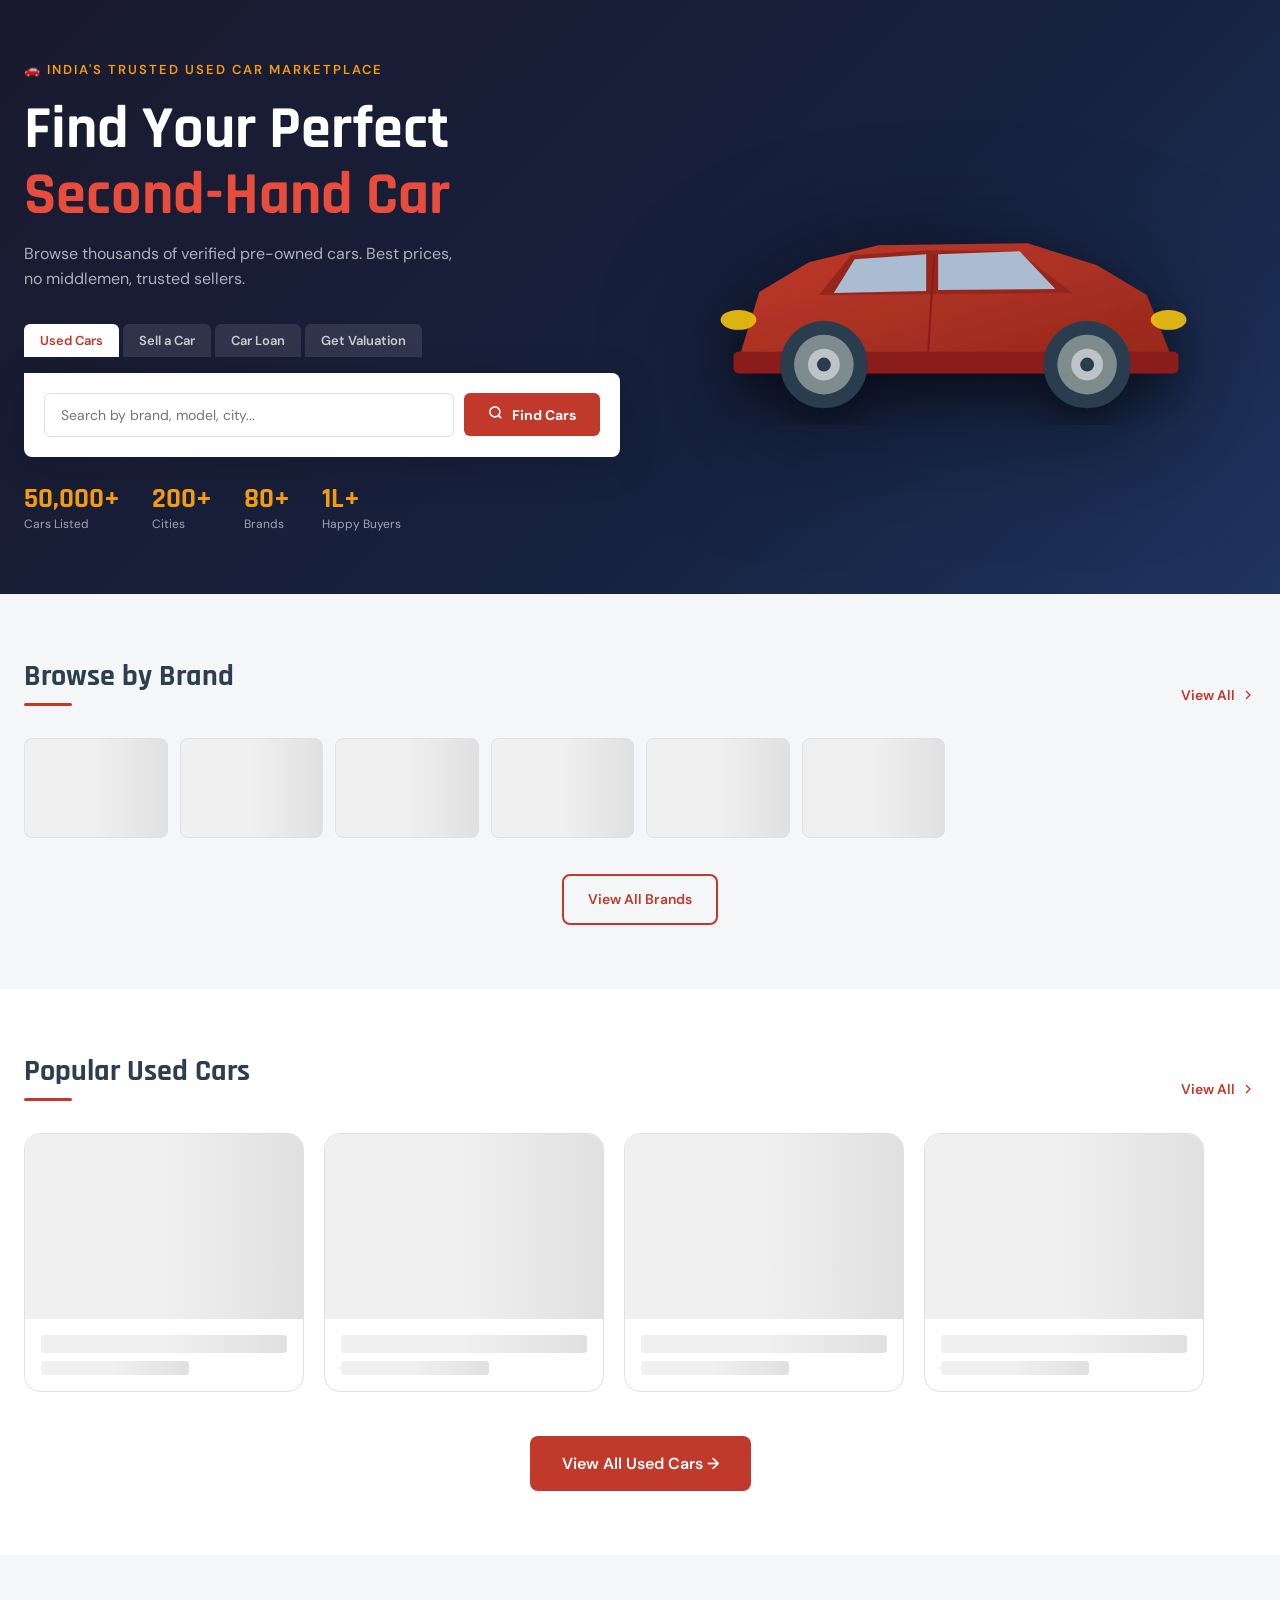
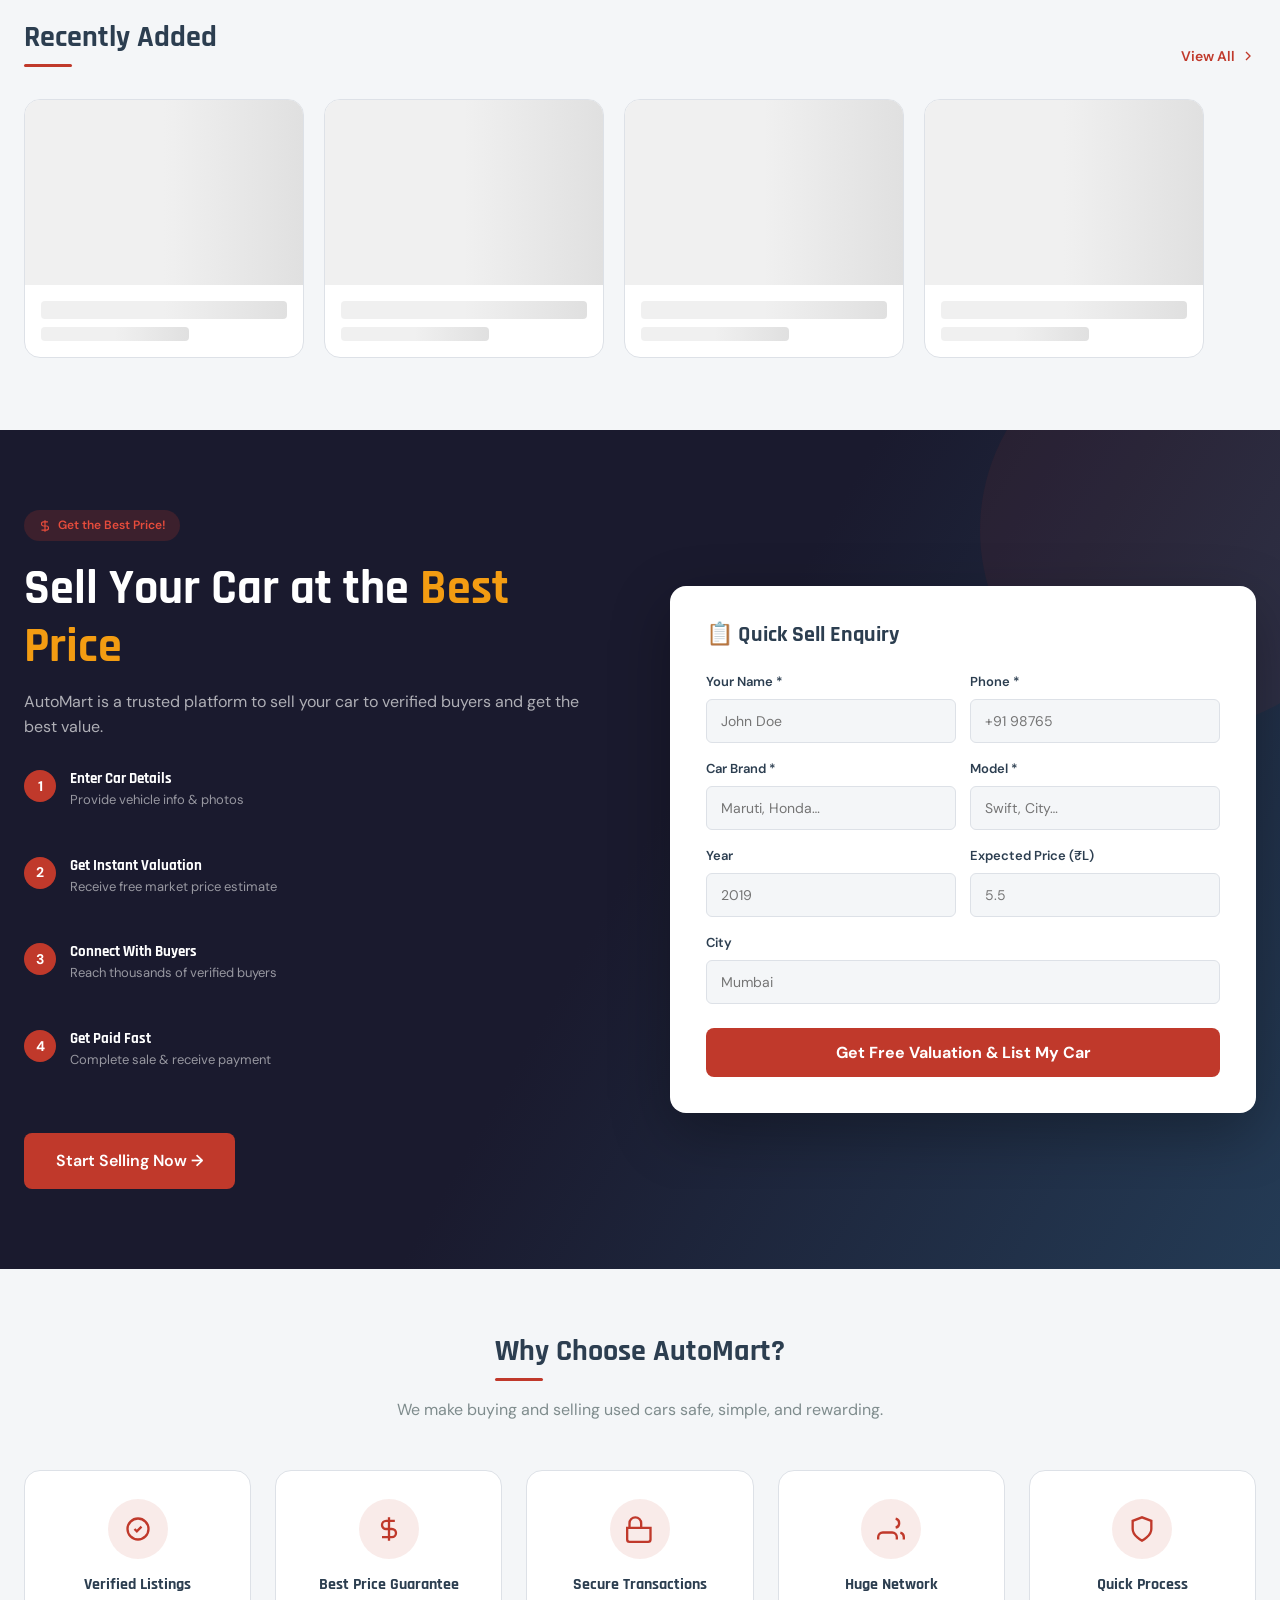
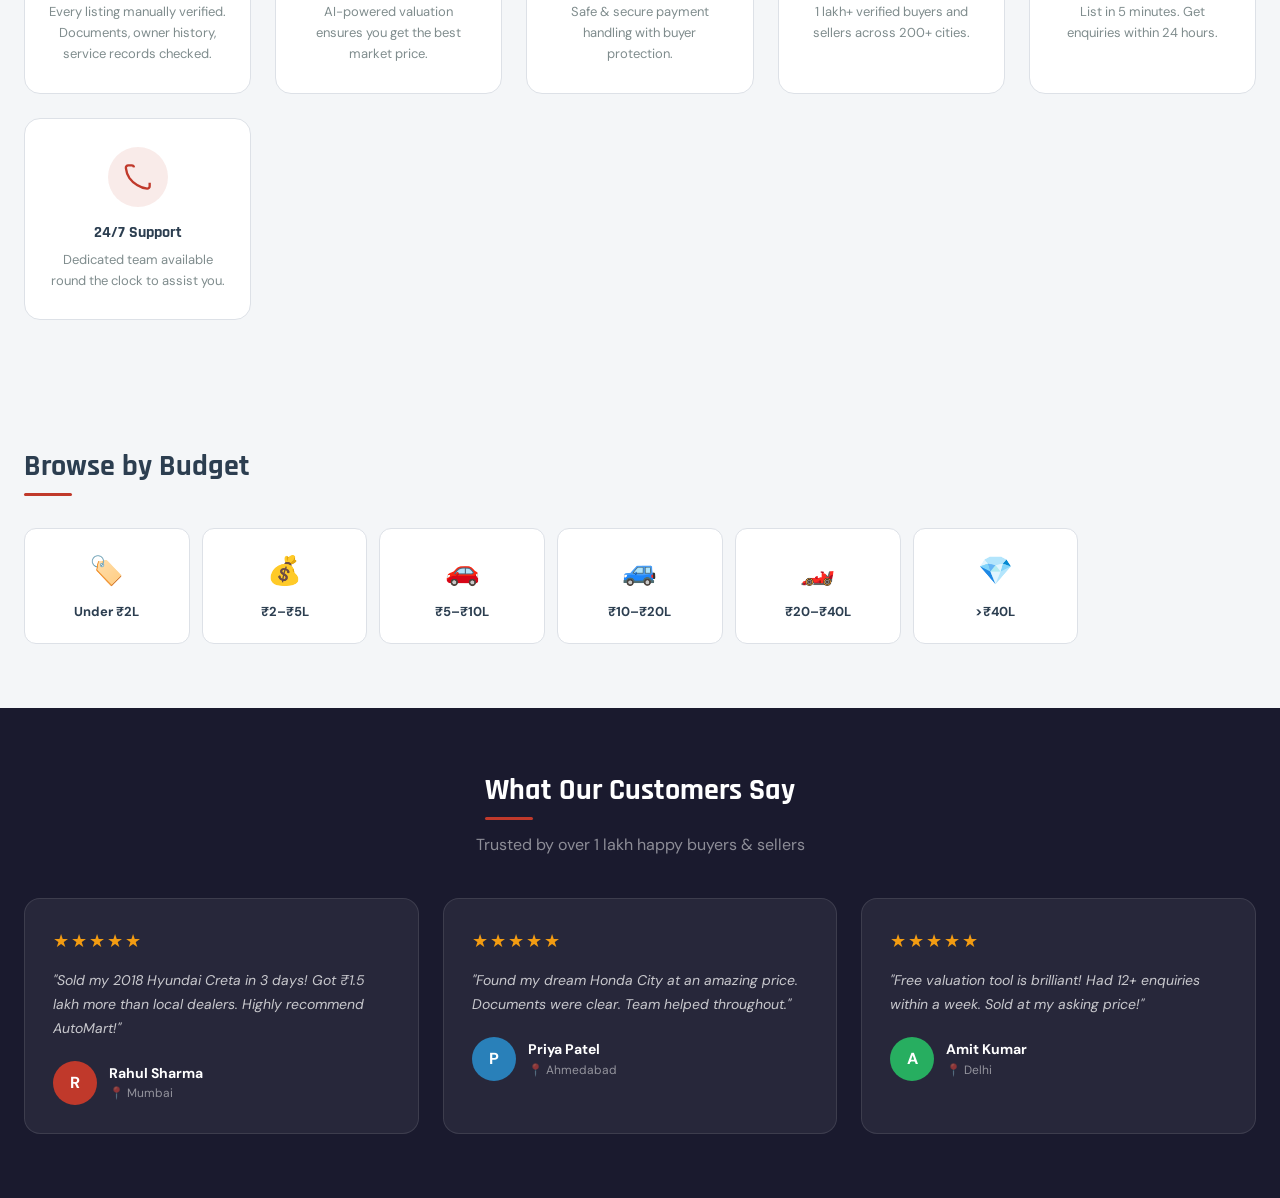
==== commit 83b56699: "Add files via upload" ====
--- a/index.html
+++ b/index.html
@@ -129,8 +129,10 @@
       <a href="pages/cars.html" class="view-all-link">View All <svg width="16" height="16" viewBox="0 0 24 24" fill="none" stroke="currentColor" stroke-width="2"><polyline points="9 18 15 12 9 6"/></svg></a>
     </div>
     <div class="cars-row" id="featuredCarsRow">
-      <!-- Skeleton loaders -->
-      ${Array(4).fill('<div class="car-card" style="flex:0 0 280px"><div class="car-card-image skeleton" style="height:185px"></div><div class="car-card-body"><div class="skeleton" style="height:18px;margin-bottom:8px;border-radius:4px"></div><div class="skeleton" style="height:14px;width:60%;border-radius:4px"></div></div></div>').join('')}
+      <div class="car-card" style="flex:0 0 280px"><div class="car-card-image skeleton" style="height:185px"></div><div class="car-card-body"><div class="skeleton" style="height:18px;margin-bottom:8px;border-radius:4px"></div><div class="skeleton" style="height:14px;width:60%;border-radius:4px"></div></div></div>
+      <div class="car-card" style="flex:0 0 280px"><div class="car-card-image skeleton" style="height:185px"></div><div class="car-card-body"><div class="skeleton" style="height:18px;margin-bottom:8px;border-radius:4px"></div><div class="skeleton" style="height:14px;width:60%;border-radius:4px"></div></div></div>
+      <div class="car-card" style="flex:0 0 280px"><div class="car-card-image skeleton" style="height:185px"></div><div class="car-card-body"><div class="skeleton" style="height:18px;margin-bottom:8px;border-radius:4px"></div><div class="skeleton" style="height:14px;width:60%;border-radius:4px"></div></div></div>
+      <div class="car-card" style="flex:0 0 280px"><div class="car-card-image skeleton" style="height:185px"></div><div class="car-card-body"><div class="skeleton" style="height:18px;margin-bottom:8px;border-radius:4px"></div><div class="skeleton" style="height:14px;width:60%;border-radius:4px"></div></div></div>
     </div>
     <div class="view-more-wrap">
       <a href="pages/cars.html" class="btn btn-primary btn-lg">View All Used Cars →</a>
@@ -148,7 +150,10 @@
       <a href="pages/cars.html" class="view-all-link">View All <svg width="16" height="16" viewBox="0 0 24 24" fill="none" stroke="currentColor" stroke-width="2"><polyline points="9 18 15 12 9 6"/></svg></a>
     </div>
     <div class="cars-row" id="recentCarsRow">
-      ${Array(4).fill('<div class="car-card" style="flex:0 0 280px"><div class="car-card-image skeleton" style="height:185px"></div><div class="car-card-body"><div class="skeleton" style="height:18px;margin-bottom:8px;border-radius:4px"></div><div class="skeleton" style="height:14px;width:60%;border-radius:4px"></div></div></div>').join('')}
+      <div class="car-card" style="flex:0 0 280px"><div class="car-card-image skeleton" style="height:185px"></div><div class="car-card-body"><div class="skeleton" style="height:18px;margin-bottom:8px;border-radius:4px"></div><div class="skeleton" style="height:14px;width:60%;border-radius:4px"></div></div></div>
+      <div class="car-card" style="flex:0 0 280px"><div class="car-card-image skeleton" style="height:185px"></div><div class="car-card-body"><div class="skeleton" style="height:18px;margin-bottom:8px;border-radius:4px"></div><div class="skeleton" style="height:14px;width:60%;border-radius:4px"></div></div></div>
+      <div class="car-card" style="flex:0 0 280px"><div class="car-card-image skeleton" style="height:185px"></div><div class="car-card-body"><div class="skeleton" style="height:18px;margin-bottom:8px;border-radius:4px"></div><div class="skeleton" style="height:14px;width:60%;border-radius:4px"></div></div></div>
+      <div class="car-card" style="flex:0 0 280px"><div class="car-card-image skeleton" style="height:185px"></div><div class="car-card-body"><div class="skeleton" style="height:18px;margin-bottom:8px;border-radius:4px"></div><div class="skeleton" style="height:14px;width:60%;border-radius:4px"></div></div></div>
     </div>
   </div>
 </section>
@@ -206,19 +211,36 @@
       <p style="color:var(--color-gray);margin-top:16px;max-width:540px;margin-left:auto;margin-right:auto">We make buying and selling used cars safe, simple, and rewarding.</p>
     </div>
     <div class="features-grid">
-      ${[
-        ['M9 12l2 2 4-4m6 2a9 9 0 1 1-18 0 9 9 0 0 1 18 0z','Verified Listings','Every listing manually verified. Documents, owner history, service records checked.'],
-        ['M12 2v20M17 5H9.5a3.5 3.5 0 0 0 0 7h5a3.5 3.5 0 0 1 0 7H6','Best Price Guarantee','AI-powered valuation ensures you get the best market price.'],
-        ['M3 11V7a5 5 0 0 1 10 0v4M1 11h20v10a2 2 0 0 1-2 2H3a2 2 0 0 1-2-2V11z','Secure Transactions','Safe & secure payment handling with buyer protection.'],
-        ['M17 21v-2a4 4 0 0 0-4-4H5a4 4 0 0 0-4 4v2M23 21v-2a4 4 0 0 0-3-3.87M16 3.13a4 4 0 0 1 0 7.75','Huge Network','1 lakh+ verified buyers and sellers across 200+ cities.'],
-        ['M12 22s8-4 8-10V5l-8-3-8 3v7c0 6 8 10 8 10z','Quick Process','List in 5 minutes. Get enquiries within 24 hours.'],
-        ['M22 16.92v3a2 2 0 0 1-2.18 2 19.79 19.79 0 0 1-8.63-3.07','24/7 Support','Dedicated team available round the clock to assist you.'],
-      ].map(([path, title, desc]) => `
-        <div class="feature-card">
-          <div class="feature-icon"><svg viewBox="0 0 24 24" fill="none" stroke="currentColor" stroke-width="2"><path d="${path}"/></svg></div>
-          <h3>${title}</h3>
-          <p>${desc}</p>
-        </div>`).join('')}
+      <div class="feature-card">
+        <div class="feature-icon"><svg viewBox="0 0 24 24" fill="none" stroke="currentColor" stroke-width="2"><path d="M9 12l2 2 4-4m6 2a9 9 0 1 1-18 0 9 9 0 0 1 18 0z"/></svg></div>
+        <h3>Verified Listings</h3>
+        <p>Every listing manually verified. Documents, owner history, service records checked.</p>
+      </div>
+      <div class="feature-card">
+        <div class="feature-icon"><svg viewBox="0 0 24 24" fill="none" stroke="currentColor" stroke-width="2"><path d="M12 2v20M17 5H9.5a3.5 3.5 0 0 0 0 7h5a3.5 3.5 0 0 1 0 7H6"/></svg></div>
+        <h3>Best Price Guarantee</h3>
+        <p>AI-powered valuation ensures you get the best market price.</p>
+      </div>
+      <div class="feature-card">
+        <div class="feature-icon"><svg viewBox="0 0 24 24" fill="none" stroke="currentColor" stroke-width="2"><path d="M3 11V7a5 5 0 0 1 10 0v4M1 11h20v10a2 2 0 0 1-2 2H3a2 2 0 0 1-2-2V11z"/></svg></div>
+        <h3>Secure Transactions</h3>
+        <p>Safe &amp; secure payment handling with buyer protection.</p>
+      </div>
+      <div class="feature-card">
+        <div class="feature-icon"><svg viewBox="0 0 24 24" fill="none" stroke="currentColor" stroke-width="2"><path d="M17 21v-2a4 4 0 0 0-4-4H5a4 4 0 0 0-4 4v2M23 21v-2a4 4 0 0 0-3-3.87M16 3.13a4 4 0 0 1 0 7.75"/></svg></div>
+        <h3>Huge Network</h3>
+        <p>1 lakh+ verified buyers and sellers across 200+ cities.</p>
+      </div>
+      <div class="feature-card">
+        <div class="feature-icon"><svg viewBox="0 0 24 24" fill="none" stroke="currentColor" stroke-width="2"><path d="M12 22s8-4 8-10V5l-8-3-8 3v7c0 6 8 10 8 10z"/></svg></div>
+        <h3>Quick Process</h3>
+        <p>List in 5 minutes. Get enquiries within 24 hours.</p>
+      </div>
+      <div class="feature-card">
+        <div class="feature-icon"><svg viewBox="0 0 24 24" fill="none" stroke="currentColor" stroke-width="2"><path d="M22 16.92v3a2 2 0 0 1-2.18 2 19.79 19.79 0 0 1-8.63-3.07A19.5 19.5 0 0 1 4.69 13a19.79 19.79 0 0 1-3.07-8.67A2 2 0 0 1 3.55 2h3a2 2 0 0 1 2 1.72"/></svg></div>
+        <h3>24/7 Support</h3>
+        <p>Dedicated team available round the clock to assist you.</p>
+      </div>
     </div>
   </div>
 </section>
@@ -230,11 +252,24 @@
   <div class="container">
     <h2 class="section-title" style="margin-bottom:32px">Browse by Budget</h2>
     <div style="display:grid;grid-template-columns:repeat(auto-fill,minmax(160px,1fr));gap:12px">
-      ${[['Under ₹2L','0','2','🏷️'],['₹2–₹5L','2','5','💰'],['₹5–₹10L','5','10','🚗'],['₹10–₹20L','10','20','🚙'],['₹20–₹40L','20','40','🏎️'],['>₹40L','40','999','💎']].map(([l,mn,mx,ic])=>`
-        <a href="pages/cars.html?minPrice=${mn}&maxPrice=${mx}" class="budget-card" style="display:flex;flex-direction:column;align-items:center;gap:8px;padding:20px 12px;background:white;border:1px solid var(--color-border);border-radius:12px;text-decoration:none;color:var(--color-charcoal);transition:all .25s" onmouseover="this.style.borderColor='var(--color-primary)';this.style.transform='translateY(-3px)'" onmouseout="this.style.borderColor='var(--color-border)';this.style.transform=''">
-          <span style="font-size:28px">${ic}</span>
-          <span style="font-weight:700;font-size:13px;text-align:center">${l}</span>
-        </a>`).join('')}
+      <a href="pages/cars.html?minPrice=0&maxPrice=2" class="budget-card" style="display:flex;flex-direction:column;align-items:center;gap:8px;padding:20px 12px;background:white;border:1px solid var(--color-border);border-radius:12px;text-decoration:none;color:var(--color-charcoal);transition:all .25s" onmouseover="this.style.borderColor='var(--color-primary)';this.style.transform='translateY(-3px)'" onmouseout="this.style.borderColor='var(--color-border)';this.style.transform=''">
+        <span style="font-size:28px">🏷️</span><span style="font-weight:700;font-size:13px;text-align:center">Under ₹2L</span>
+      </a>
+      <a href="pages/cars.html?minPrice=2&maxPrice=5" class="budget-card" style="display:flex;flex-direction:column;align-items:center;gap:8px;padding:20px 12px;background:white;border:1px solid var(--color-border);border-radius:12px;text-decoration:none;color:var(--color-charcoal);transition:all .25s" onmouseover="this.style.borderColor='var(--color-primary)';this.style.transform='translateY(-3px)'" onmouseout="this.style.borderColor='var(--color-border)';this.style.transform=''">
+        <span style="font-size:28px">💰</span><span style="font-weight:700;font-size:13px;text-align:center">₹2–₹5L</span>
+      </a>
+      <a href="pages/cars.html?minPrice=5&maxPrice=10" class="budget-card" style="display:flex;flex-direction:column;align-items:center;gap:8px;padding:20px 12px;background:white;border:1px solid var(--color-border);border-radius:12px;text-decoration:none;color:var(--color-charcoal);transition:all .25s" onmouseover="this.style.borderColor='var(--color-primary)';this.style.transform='translateY(-3px)'" onmouseout="this.style.borderColor='var(--color-border)';this.style.transform=''">
+        <span style="font-size:28px">🚗</span><span style="font-weight:700;font-size:13px;text-align:center">₹5–₹10L</span>
+      </a>
+      <a href="pages/cars.html?minPrice=10&maxPrice=20" class="budget-card" style="display:flex;flex-direction:column;align-items:center;gap:8px;padding:20px 12px;background:white;border:1px solid var(--color-border);border-radius:12px;text-decoration:none;color:var(--color-charcoal);transition:all .25s" onmouseover="this.style.borderColor='var(--color-primary)';this.style.transform='translateY(-3px)'" onmouseout="this.style.borderColor='var(--color-border)';this.style.transform=''">
+        <span style="font-size:28px">🚙</span><span style="font-weight:700;font-size:13px;text-align:center">₹10–₹20L</span>
+      </a>
+      <a href="pages/cars.html?minPrice=20&maxPrice=40" class="budget-card" style="display:flex;flex-direction:column;align-items:center;gap:8px;padding:20px 12px;background:white;border:1px solid var(--color-border);border-radius:12px;text-decoration:none;color:var(--color-charcoal);transition:all .25s" onmouseover="this.style.borderColor='var(--color-primary)';this.style.transform='translateY(-3px)'" onmouseout="this.style.borderColor='var(--color-border)';this.style.transform=''">
+        <span style="font-size:28px">🏎️</span><span style="font-weight:700;font-size:13px;text-align:center">₹20–₹40L</span>
+      </a>
+      <a href="pages/cars.html?minPrice=40&maxPrice=999" class="budget-card" style="display:flex;flex-direction:column;align-items:center;gap:8px;padding:20px 12px;background:white;border:1px solid var(--color-border);border-radius:12px;text-decoration:none;color:var(--color-charcoal);transition:all .25s" onmouseover="this.style.borderColor='var(--color-primary)';this.style.transform='translateY(-3px)'" onmouseout="this.style.borderColor='var(--color-border)';this.style.transform=''">
+        <span style="font-size:28px">💎</span><span style="font-weight:700;font-size:13px;text-align:center">&gt;₹40L</span>
+      </a>
     </div>
   </div>
 </section>
@@ -249,19 +284,30 @@
       <p style="color:rgba(255,255,255,.5);margin-top:12px">Trusted by over 1 lakh happy buyers &amp; sellers</p>
     </div>
     <div class="testimonials-grid">
-      ${[
-        ['Rahul Sharma','Mumbai','R','#C0392B','Sold my 2018 Hyundai Creta in 3 days! Got ₹1.5 lakh more than local dealers. Highly recommend AutoMart!'],
-        ['Priya Patel','Ahmedabad','P','#2980B9','Found my dream Honda City at an amazing price. Documents were clear. Team helped throughout.'],
-        ['Amit Kumar','Delhi','A','#27AE60','Free valuation tool is brilliant! Had 12+ enquiries within a week. Sold at my asking price!'],
-      ].map(([name,city,init,color,text])=>`
-        <div class="testimonial-card">
-          <div class="testimonial-stars">★★★★★</div>
-          <p class="testimonial-text">"${text}"</p>
-          <div class="testimonial-author">
-            <div class="author-avatar" style="background:${color};width:44px;height:44px;border-radius:50%;display:flex;align-items:center;justify-content:center;color:white;font-weight:700;font-size:16px;flex-shrink:0">${init}</div>
-            <div class="author-info"><div class="author-name">${name}</div><div class="author-city">📍 ${city}</div></div>
-          </div>
-        </div>`).join('')}
+      <div class="testimonial-card">
+        <div class="testimonial-stars">★★★★★</div>
+        <p class="testimonial-text">"Sold my 2018 Hyundai Creta in 3 days! Got ₹1.5 lakh more than local dealers. Highly recommend AutoMart!"</p>
+        <div class="testimonial-author">
+          <div class="author-avatar" style="background:#C0392B;width:44px;height:44px;border-radius:50%;display:flex;align-items:center;justify-content:center;color:white;font-weight:700;font-size:16px;flex-shrink:0">R</div>
+          <div class="author-info"><div class="author-name">Rahul Sharma</div><div class="author-city">📍 Mumbai</div></div>
+        </div>
+      </div>
+      <div class="testimonial-card">
+        <div class="testimonial-stars">★★★★★</div>
+        <p class="testimonial-text">"Found my dream Honda City at an amazing price. Documents were clear. Team helped throughout."</p>
+        <div class="testimonial-author">
+          <div class="author-avatar" style="background:#2980B9;width:44px;height:44px;border-radius:50%;display:flex;align-items:center;justify-content:center;color:white;font-weight:700;font-size:16px;flex-shrink:0">P</div>
+          <div class="author-info"><div class="author-name">Priya Patel</div><div class="author-city">📍 Ahmedabad</div></div>
+        </div>
+      </div>
+      <div class="testimonial-card">
+        <div class="testimonial-stars">★★★★★</div>
+        <p class="testimonial-text">"Free valuation tool is brilliant! Had 12+ enquiries within a week. Sold at my asking price!"</p>
+        <div class="testimonial-author">
+          <div class="author-avatar" style="background:#27AE60;width:44px;height:44px;border-radius:50%;display:flex;align-items:center;justify-content:center;color:white;font-weight:700;font-size:16px;flex-shrink:0">A</div>
+          <div class="author-info"><div class="author-name">Amit Kumar</div><div class="author-city">📍 Delhi</div></div>
+        </div>
+      </div>
     </div>
   </div>
 </section>
--- a/assets/css/gallery.css
+++ b/assets/css/gallery.css
@@ -386,6 +386,7 @@
 
 /* Login page */
 .admin-login-page {
+  width: 100%;
   min-height: 100vh;
   display: flex;
   align-items: center;
@@ -501,16 +502,18 @@
 .admin-sidebar-toggle {
   display: none;
   position: fixed;
-  bottom: 20px; right: 20px;
-  width: 48px; height: 48px;
+  top: 14px; left: 14px;
+  width: 42px; height: 42px;
   background: #C0392B;
   border: none;
-  border-radius: 50%;
+  border-radius: 8px;
   color: white;
-  font-size: 20px;
+  font-size: 18px;
   cursor: pointer;
   z-index: 200;
-  box-shadow: 0 4px 14px rgba(192,57,43,.5);
+  box-shadow: 0 2px 10px rgba(192,57,43,.5);
+  align-items: center;
+  justify-content: center;
 }
 
 /* Collection manager */
@@ -532,10 +535,11 @@
   .admin-sidebar { transform: translateX(-260px); }
   .admin-sidebar.mobile-open { transform: translateX(0); }
   .admin-main { margin-left: 0; }
-  .admin-sidebar-toggle { display: flex; align-items: center; justify-content: center; }
+  .admin-sidebar-toggle { display: flex; }
   .admin-form-row { grid-template-columns: 1fr; }
   .stats-cards { grid-template-columns: 1fr 1fr; }
   .admin-content { padding: 16px; }
+  .admin-topbar { padding-left: 66px; /* space for toggle button */ }
 }
 
 @media (max-width: 480px) {
